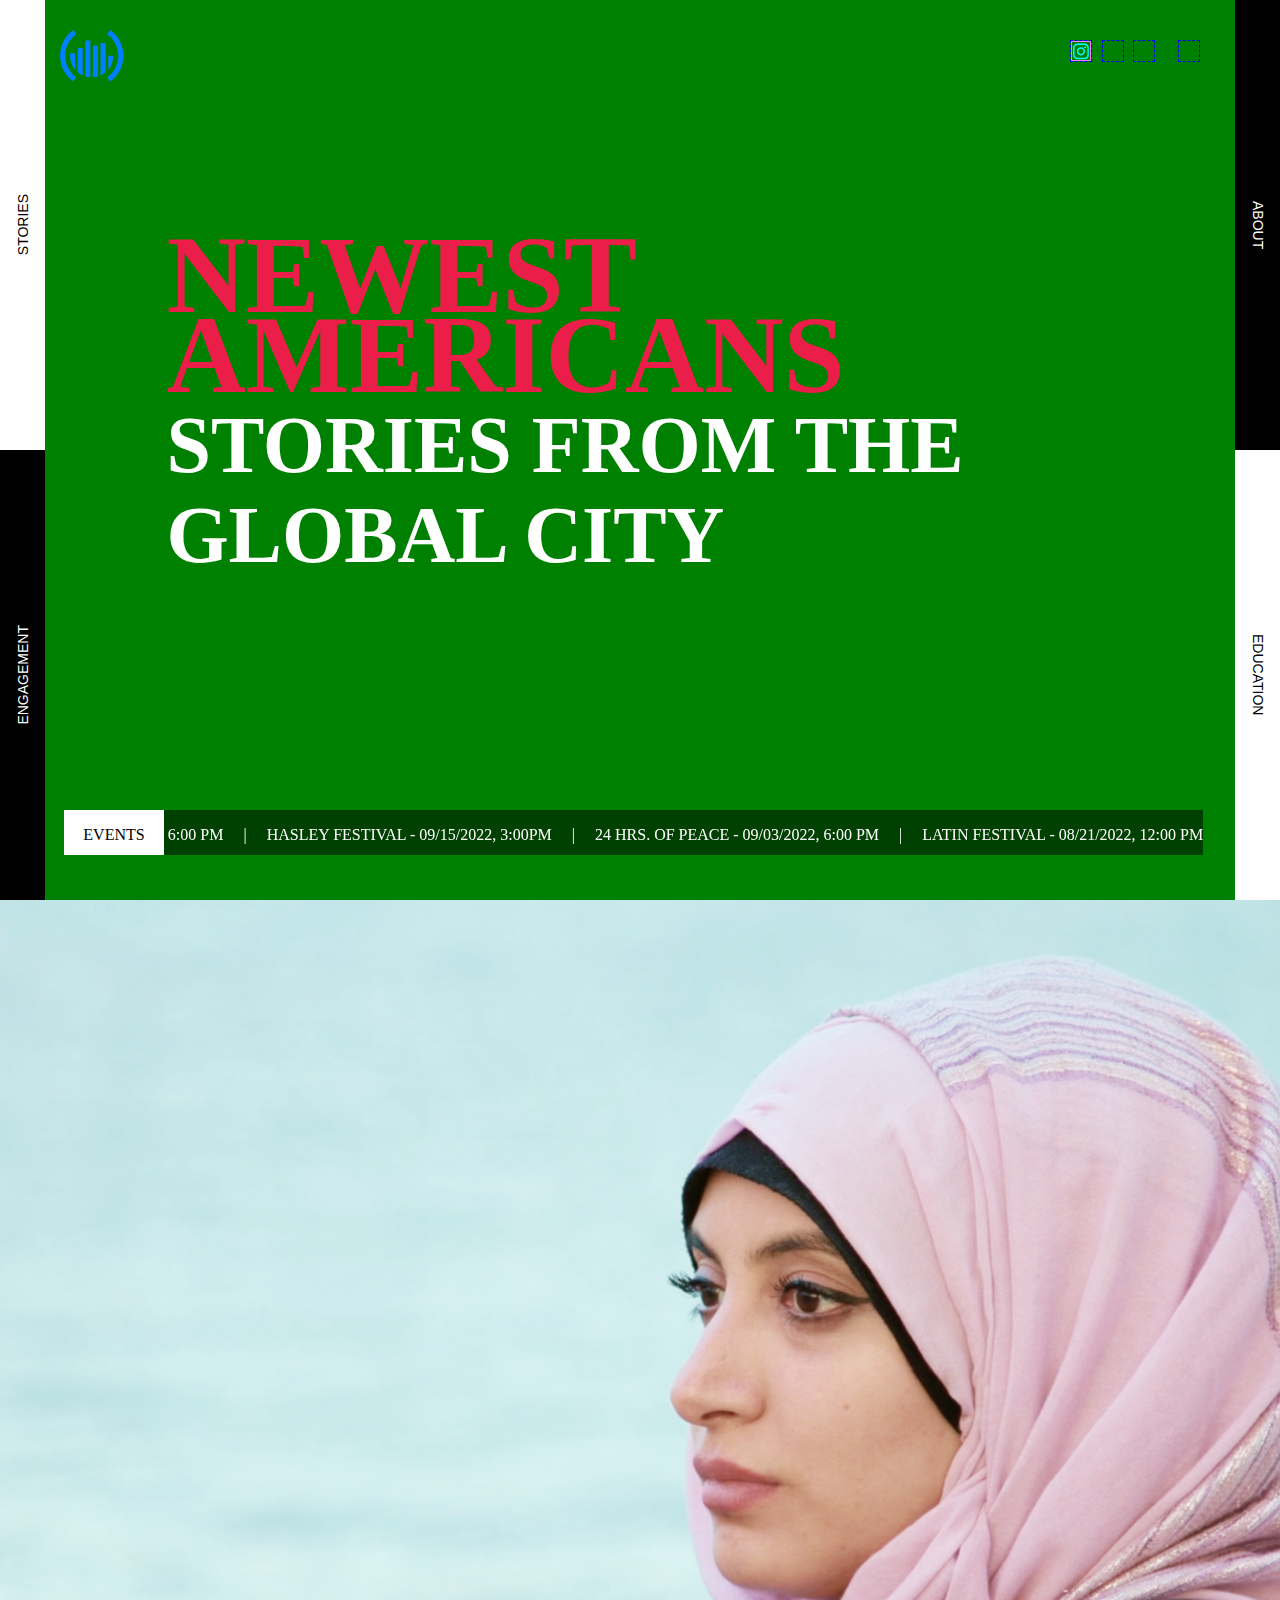
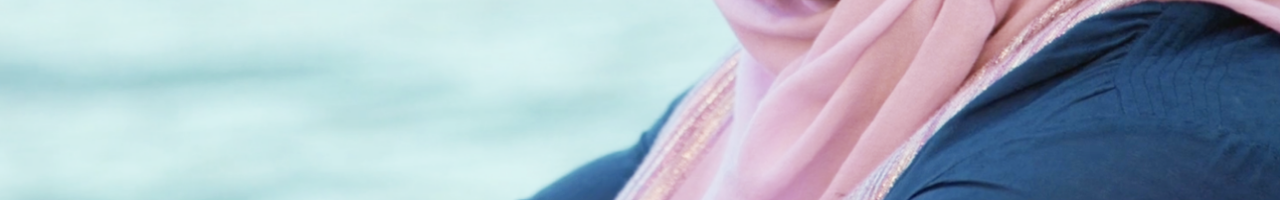
==== index.html @ 61c27ccb "attemtpting to have SVG on social be same as SVG logo" ====
<!DOCTYPE html>
<html lang="en">
<head>
    
    <meta charset="UTF-8">
    <meta name="viewport" content="width=device-width, initial-scale=1.0">
    <title>Replica: Newest Americans | Newest Americans</title>
    <link rel="preconnect" href="https://fonts.googleapis.com">
<link rel="preconnect" href="https://fonts.gstatic.com" crossorigin>
<link rel='preload' href="https://fonts.googleapis.com/css2?family=Geologica:wght@200&family=Poppins:wght@500&display=swap" rel="stylesheet">
    <link rel="stylesheet" href="style.css" />
</head>
<body>
    <div class="branding"><svg xmlns="http://www.w3.org/2000/svg" viewBox="0 0 265 69">
        <path class="logo-fill" d="M13.32,34.41A28.54,28.54,0,0,0,20,52.54V34.08h0V30.72H13.32v3.39h0v.29Z"></path>
        <path class="logo-fill" d="M23.41,55.92a28.33,28.33,0,0,0,6.72,4.26V24H23.41Z"></path>
        <path class="logo-fill" d="M33.5,61.47a28.59,28.59,0,0,0,6.72,1.21V13.87H33.5Z"></path>
        <path class="logo-fill" d="M43.59,62.68a28.17,28.17,0,0,0,6.72-1.2V20.65H43.59Z"></path>
        <path class="logo-fill" d="M53.67,60.21A28.44,28.44,0,0,0,60.4,56V17.25H53.67Z"></path>
        <path class="logo-fill" d="M70.54,34.1H63.82V52.54a28.46,28.46,0,0,0,6.73-18.42C70.55,34,70.54,34.22,70.54,34.1Z"></path>
        <path class="logo-fill" d="M17.44.05a42,42,0,0,0-.05,68.1l3.93-5.45a35.29,35.29,0,0,1,0-57.21Z"></path>
        <path class="logo-fill" d="M66.51,0,62.59,5.45a35.28,35.28,0,0,1,0,57.3l3.92,5.45a42,42,0,0,0,0-68.2Z"></path>
        <polygon class="logo-fill site-title" points="98.93 16.5 100.99 20.44 106.3 30.09 110.28 30.09 110.28 6.02 105.62 6.02 105.62 19.83 103.66 15.89 98.5 6.02 94.19 6.02 94.19 30.09 98.93 30.09 98.93 16.5"></polygon>
        <polygon class="logo-fill site-title" points="129 25.57 120.76 25.57 120.76 19.54 126.43 19.54 126.43 15.63 120.76 15.63 120.76 10.36 129 10.36 129 6.02 115.59 6.02 115.59 30.09 129 30.09 129 25.57"></polygon>
        <polygon class="logo-fill site-title" points="149.71 21.78 146.82 6.02 142.81 6.02 139.77 21.78 137.17 6.02 132.03 6.02 137.06 30.09 141.65 30.09 144.61 16.03 147.47 30.09 152.09 30.09 157.15 6.02 152.38 6.02 149.71 21.78"></polygon>
        <polygon class="logo-fill site-title" points="174.21 25.57 165.97 25.57 165.97 19.54 171.65 19.54 171.65 15.63 165.97 15.63 165.97 10.36 174.21 10.36 174.21 6.02 160.8 6.02 160.8 30.09 174.21 30.09 174.21 25.57"></polygon>
        <path class="logo-fill site-title" d="M193.37,23.41c0-3.51-2.35-5.39-5.71-7.23-3.07-1.59-4.45-2.53-4.45-4.23a2.29,2.29,0,0,1,2.5-2.39,2.61,2.61,0,0,1,2.71,2.89v.76h4.66v-1c0-3.83-2.93-6.8-7.33-6.8-4.92,0-7.56,3.33-7.56,7s3.07,5.61,6,7.16,4.16,2.49,4.16,4.23a2.47,2.47,0,0,1-2.75,2.71c-1.88,0-2.89-1.08-2.89-3.11v-.79h-4.73v1.22c0,4.12,3,6.84,7.73,6.84S193.37,27.31,193.37,23.41Z"></path>
        <polygon class="logo-fill site-title" points="211.73 6.02 196.19 6.02 196.19 10.43 201.39 10.43 201.39 30.09 206.56 30.09 206.56 10.43 211.73 10.43 211.73 6.02"></polygon>
        <path class="logo-fill site-title" d="M99.83,38.44,94.19,62.51H99l1-4.77h5l1,4.77h5.17l-5.6-24.07Zm1,15.47,1.84-8.79,1.7,8.79Z"></path>
        <polygon class="logo-fill site-title" points="126.51 50.69 125.6 54.92 124.73 50.69 121.84 38.44 114.9 38.44 114.9 62.51 119.53 62.51 119.53 45.45 120.69 50.91 123.43 62.51 127.3 62.51 130.19 50.91 131.38 45.45 131.38 62.51 136.26 62.51 136.26 38.44 129.36 38.44 126.51 50.69"></polygon>
        <polygon class="logo-fill site-title" points="141.54 62.51 154.95 62.51 154.95 57.99 146.71 57.99 146.71 51.96 152.38 51.96 152.38 48.05 146.71 48.05 146.71 42.77 154.95 42.77 154.95 38.44 141.54 38.44 141.54 62.51"></polygon>
        <path class="logo-fill site-title" d="M174.54,54.74a4.06,4.06,0,0,0-3.22-4,3.84,3.84,0,0,0,3.11-4v-2.6c0-3.47-2.35-5.71-6.25-5.71H159.5V62.51h5.17V52.68h2.79A2.09,2.09,0,0,1,169.59,55V59c0,2.24.79,3.68,2.89,3.68h3.07V61.14a3.06,3.06,0,0,1-1-2.46ZM169.44,47a1.86,1.86,0,0,1-2.06,2.13h-2.71V42.49h2.93c1.34,0,1.84.75,1.84,1.95Z"></path>
        <rect class="logo-fill site-title" x="179.6" y="38.44" width="5.17" height="24.07"></rect>
        <path class="logo-fill site-title" d="M197.89,37.82c-5.1,0-8.06,3.29-8.06,7.45V55.68c0,4.15,3,7.44,8.06,7.44s7.59-3,7.59-7V53.76h-4.63V56a2.9,2.9,0,0,1-5.78.11V44.87a2.9,2.9,0,0,1,5.78.07v2.24h4.63V44.84C205.48,40.82,202.91,37.82,197.89,37.82Z"></path>
        <path class="logo-fill site-title" d="M213.86,38.44l-5.64,24.07h4.84l1-4.77h5l1,4.77h5.16l-5.6-24.07Zm1,15.47,1.85-8.79,1.7,8.79Z"></path>
        <polygon class="logo-fill site-title" points="240.35 52.24 238.4 48.3 233.23 38.44 228.93 38.44 228.93 62.51 233.66 62.51 233.66 48.92 235.72 52.86 241.04 62.51 245.01 62.51 245.01 38.44 240.35 38.44 240.35 52.24"></polygon>
        <path class="logo-fill site-title" d="M259.29,48.59c-3.07-1.59-4.45-2.53-4.45-4.22a2.29,2.29,0,0,1,2.5-2.39,2.61,2.61,0,0,1,2.71,2.89v.76h4.66v-1c0-3.83-2.93-6.79-7.34-6.79-4.91,0-7.55,3.32-7.55,7s3.07,5.6,6,7.16,4.16,2.49,4.16,4.23A2.47,2.47,0,0,1,257.19,59c-1.88,0-2.89-1.09-2.89-3.11v-.8h-4.73v1.23c0,4.12,3,6.83,7.73,6.83s7.7-3.39,7.7-7.3C265,52.32,262.65,50.44,259.29,48.59Z"></path>
    </svg></div>
    <nav class="nav-left">
        <a class='aTab-hover' href="engagement.html"><span class="side-text">Engagement</span></a>
        <a class='aTab-hover' href="stories.html"><span class="side-text">Stories</span></a>
    </nav>
    <nav class="nav-right">
        <a class='aTab-hover' href="about.html"><span class="side-text">About</span></a>
        <a class='aTab-hover' href="education.html"><span class="side-text">Education</span></a>
    </nav>
    <div class="social">
        <div>
            <svg class='social-svg' xmlns="http://www.w3.org/2000/svg" xmlns:xlink="http://www.w3.org/1999/xlink" x="0px" y="0px"
	         viewBox="0 0 56.7 56.7">
            <g>
	        <path d="M28.2,16.7c-7,0-12.8,5.7-12.8,12.8s5.7,12.8,12.8,12.8S41,36.5,41,29.5S35.2,16.7,28.2,16.7z M28.2,37.7
		    c-4.5,0-8.2-3.7-8.2-8.2s3.7-8.2,8.2-8.2s8.2,3.7,8.2,8.2S32.7,37.7,28.2,37.7z" fill=""/>
	        <circle cx="41.5" cy="16.4" r="2.9"/>
	        <path d="M49,8.9c-2.6-2.7-6.3-4.1-10.5-4.1H17.9c-8.7,0-14.5,5.8-14.5,14.5v20.5c0,4.3,1.4,8,4.2,10.7c2.7,2.6,6.3,3.9,10.4,3.9
		    h20.4c4.3,0,7.9-1.4,10.5-3.9c2.7-2.6,4.1-6.3,4.1-10.6V19.3C53,15.1,51.6,11.5,49,8.9z M48.6,39.9c0,3.1-1.1,5.6-2.9,7.3
		    s-4.3,2.6-7.3,2.6H18c-3,0-5.5-0.9-7.3-2.6C8.9,45.4,8,42.9,8,39.8V19.3c0-3,0.9-5.5,2.7-7.3c1.7-1.7,4.3-2.6,7.3-2.6h20.6
		    c3,0,5.5,0.9,7.3,2.7c1.7,1.8,2.7,4.3,2.7,7.2V39.9L48.6,39.9z"/>
            </g>
            </svg>

        </div>
        <div></div>
        <div></div>
        <div></div>
        <div>Bar</div>
    </div>
    <main>
        <section id="one">
            <video width='300' height='200' autoplay loop muted>
                <source src="video/ferry.mp4" type="video/mp4" />
            </video>
            <h1 class="mainHeadline">Newest Americans <span class="subHeading">Stories From The Global City</span></h1>
            <div class="eventFlex">
                <div id="eventTab"><p>Events</p></div>
                <div id="dynamicEvent">
                    <p class="runningText">Refugee Youth: Breaking the Cycle of Statelessness — 03/30/2023, 7:00 pm<span class="eventBreak">|</span>Music & Migration - 11/16/2022, 6:00 pm<span class="eventBreak">|</span>Jam Story Slam - 10/11/2022, 5:30 pm<span class="eventBreak">|</span>Afrovibration - 10/07/2022, 6:00 pm<span class="eventBreak">|</span>Hasley Festival - 09/15/2022, 3:00pm<span class="eventBreak">|</span>24 HRS. Of Peace - 09/03/2022, 6:00 pm<span class="eventBreak">|</span>Latin Festival - 08/21/2022, 12:00 pm</p>
                </div>
            </div>
        </section>
        <section id="two"></section>
        <section></section>
        <section></section>
        <section></section>
        <section></section>
        <section></section>
    </main>
    <footer></footer>
    <script src="script.js"></script>
</body>
</html>
---- style.css ----
html{
    padding:0;
    margin:0;
    
}

body{
    text-align:center;
    margin:0;
    padding:0;
    background:red;
}

h1{
    margin:0;
}

/* ------------------------------------   Logo ----------------------------------------------------------- */
/* .branding{
    width:200px;
    height:55px;
    position:absolute;
    left:60px;
    top:30px;
    border:1px solid red;
} */

.branding > svg{
    opacity:1;
    cursor:pointer;
    transition:1s;
    /* fill: rgba(34,34,34,1); */
    filter:invert(150%);
    mix-blend-mode:difference;
    position:fixed;
    /* border:solid 1px blue; */
    width:200px;
    left:60px;
    top:30px;
}

.site-title{
    opacity:0;
    transition:.3s ease-in-out;
}

svg:hover > .site-title {
    display:block;
    opacity:1;
}

/* ---------------------------------------  Side Nav Tabs --------------------------------------------------*/

nav{
    position:fixed;
    display:flex;
    align-items:center;
    justify-content:center;
    width:45px;
    height:100%;
}
nav > a:nth-child(1){
    background:black;
    color:white;
}


.side-text{
    writing-mode: vertical-lr;
    /* border:1px solid red; */
    text-align: center;
    white-space:nowrap;
    text-transform: uppercase;
    font-size:14px;
    font-family:'Poppins', sans-serif;
    transition:.25s ease-out;
    letter-spacing: normal;
}

.aTab-hover:hover > .side-text{
    letter-spacing: 1.5px;
}

.nav-left{ 
    /* background:green; */
    flex-direction:column-reverse;
}

.nav-left > a > .side-text{
    transform: rotate(180deg);
}

.nav-right > a > .side-text{
    transform: rotate(0deg);
}


.nav-left > a, .nav-right > a{
    height:50%;
    width:100%;
    background:white;
    color:black;
    display:flex;
    align-items:center;
    justify-content:center;
    text-decoration: none;
}

.nav-right{
    /* background:blue; */
    flex-direction:column;
    right:0;
}

svg{
    fill:red;
    filter:invert(150%);
    mix-blend-mode:difference;
}


/* ----------------------------------   Social Media Divs ------------------------------------------------*/

.social{
    position:fixed;
    display:flex;
    justify-content: space-between;
    flex-direction:row;
    right:80px;
    /* border:solid 1px green; */
    width:130px;
    padding:0;
    top:40px;
    position:fixed;
    background:none;
}

.social > div{
    border: 1px blue dashed;
    list-style-type:none;
    width:20px;
    height:20px;
    cursor:pointer;
    background:transparent;
    /* background: rgba(34,34,34,1);
    filter:invert(150%);
    mix-blend-mode:difference; */
}

.social-svg{
    opacity:1;
    /* fill: rgba(34,34,34,1); ------------- temp fill with svg*/
    filter:invert(150%);
    mix-blend-mode:difference;
    border:green solid 1px;
}

.social > div:nth-child(1){
    /* background:pink; */
    /* position:relative; */
    /* border:solid 1px blue; */
}

.social > div:nth-child(2){
    /* background:rgb(189, 189, 255); */
}
.social > div:nth-child(3){
    /* background:blue; */
}

.social > div:nth-child(4){
    margin-left:13px;
    /* background:white; */
}

.social > div:nth-child(5){
    background:red;
    display:none;
}



/*--------------------------------------------- Main ---------------------------------------------------------------*/

section{
    width:100%;
}

#one{
    background:green;
    height:100vh;
    margin:0;
    padding:0;
    /* border:1px blue solid; */
}

video{
    height:100vh;
    width:100%;
    /* max-width: 100%; */
    object-fit:cover;
    object-position: 50% 50%;
    display:inline-block;
    margin: auto;
    padding: 0;
    vertical-align: top;
    /* border:solid red 1px; */
}

.mainHeadline{
    position:absolute;
    font-size:110px;
    top:235px;
    left:13%;
    z-index:2;
    color:#ea1e48;
    /* border:red solid 1px; */
    margin: 0 auto;
    width:75%;
    text-transform: uppercase;
    text-align:left;
    line-height:5rem;
}
.subHeading{
    color:white;
    font-size:80px;
}

.eventFlex{
    background:rgba(0,0,0,.5);
    width:89%;
    height:45px;
    margin:0 auto;
    display:flex;
    position:absolute;
    bottom:5%;
    left:5%;
}

#eventTab, #eventTab > p{
    width:100px;
    background:white;
    text-transform: uppercase;
}
#dynamicEvent{
    width:100%;
    overflow:hidden;
    position:relative;
}
.eventBreak{
    padding:0 20px 0 20px;
}

.runningText{
    position:absolute;
    text-align: center;
    color:white;
    text-transform: uppercase;
    overflow: hidden;
    white-space: nowrap;
    animation: slideLeft 40s linear infinite;
    right:0;
}

@keyframes slideLeft {
    0%{
        transform: translateX(100%);
    }
    100% {
        transform: translateX(0%);
    }
}

/*-------------------------------------------------------- Section 2 -------------------------------------------------------*/

#two{
    height:100vh;
    background-image:url('images/Refugee-Scholar.png');
    width:100%;
    object-fit: cover;
    background-position:50% 0;
    object-position: -1100px 0%;
    background-size:130% 100%;
    background-repeat: no-repeat;
}

/* ---------------- Still need to figure out mobile sizing for section two ------------------- */
@media screen and (max-width:1199px){
    .mainHeadline{
        font-size:85px;
        /* border:green dashed 2px; */
        top:300px;
    }
}

@media screen and (max-width: 959px) {
    .mainHeadline{
        font-size:70px;
        /* border:blue solid 1px; */
        top:270px;
    }
    .subHeading{
        font-size:60px;
    }
    nav{
        display:none;
    }

    .social > div:nth-child(5){
        background:red;
        display:block;
    }
    
}

@media screen and (max-width: 767px){
    .mainHeadline{
        font-size:50px;
        left:12%;
        line-height:50px;
        width:72%;
    }
    .subHeading{
        font-size:50px;
    }
}

@media screen and (max-width: 599px){
    .mainHeadline{
        font-size:35px;
        left:12%;
        line-height:35px;
        width:71%;
        top:330px;
    }
    .subHeading{
        font-size:50px;
        font-size:35px;
    }
}

@media screen and (max-width:300px) {
    .mainHeadline{
        left:10%;
        /* need to figure out how to make the text group be in center as page widt hshinks past it. */
    }
    
}
/* @media screen and (max-width: 450px) {
    #two{
        background-size:1460px 800px;
    }
} */
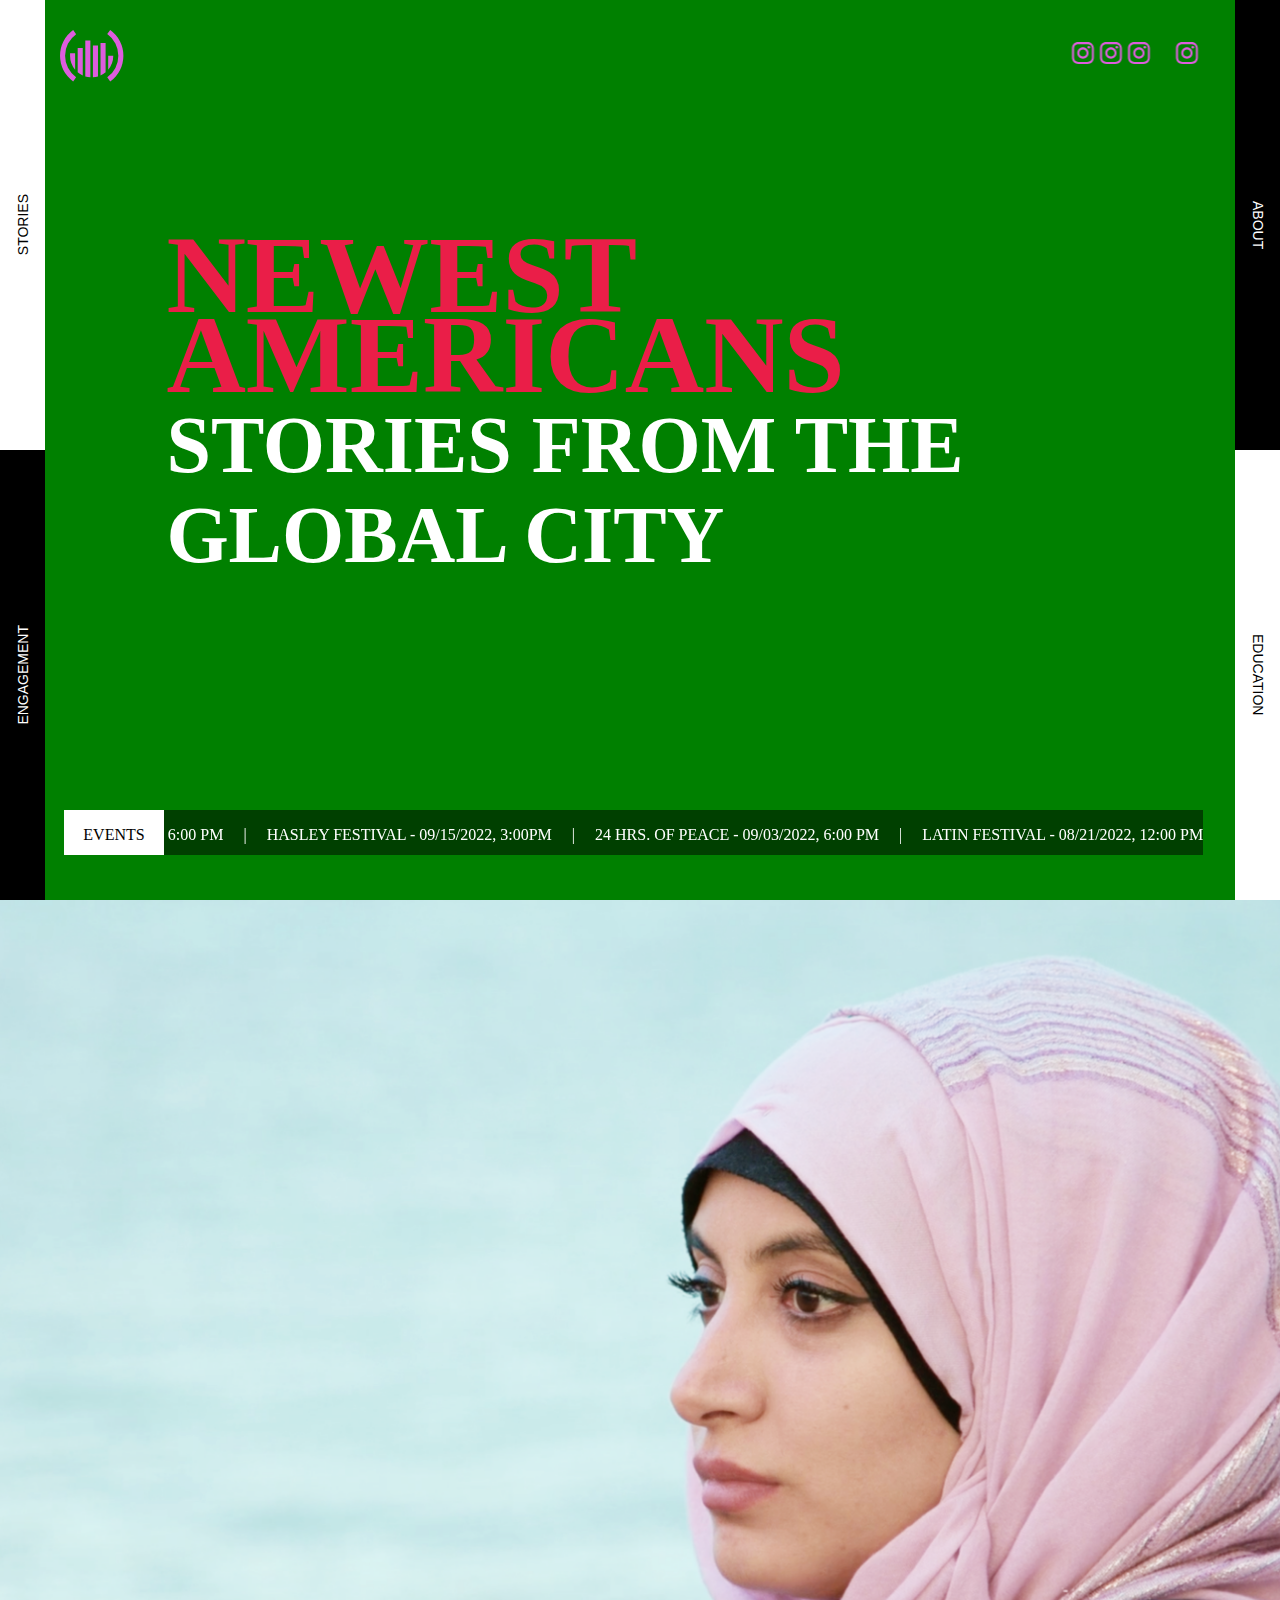
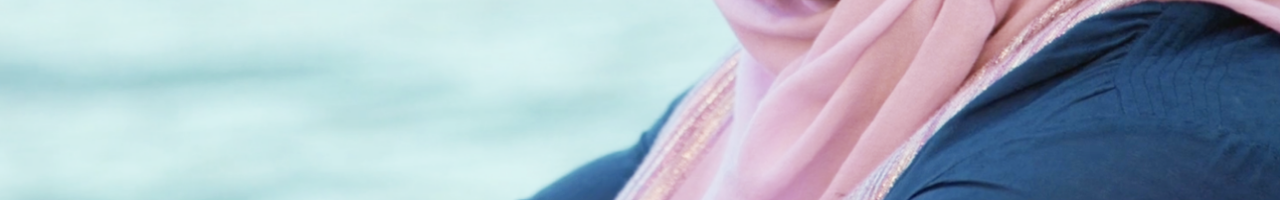
==== commit a3d235cb: "finally able to have social SVGs be same dynamic color and logo" ====
--- a/index.html
+++ b/index.html
@@ -36,14 +36,6 @@
         <polygon class="logo-fill site-title" points="240.35 52.24 238.4 48.3 233.23 38.44 228.93 38.44 228.93 62.51 233.66 62.51 233.66 48.92 235.72 52.86 241.04 62.51 245.01 62.51 245.01 38.44 240.35 38.44 240.35 52.24"></polygon>
         <path class="logo-fill site-title" d="M259.29,48.59c-3.07-1.59-4.45-2.53-4.45-4.22a2.29,2.29,0,0,1,2.5-2.39,2.61,2.61,0,0,1,2.71,2.89v.76h4.66v-1c0-3.83-2.93-6.79-7.34-6.79-4.91,0-7.55,3.32-7.55,7s3.07,5.6,6,7.16,4.16,2.49,4.16,4.23A2.47,2.47,0,0,1,257.19,59c-1.88,0-2.89-1.09-2.89-3.11v-.8h-4.73v1.23c0,4.12,3,6.83,7.73,6.83s7.7-3.39,7.7-7.3C265,52.32,262.65,50.44,259.29,48.59Z"></path>
     </svg></div>
-    <nav class="nav-left">
-        <a class='aTab-hover' href="engagement.html"><span class="side-text">Engagement</span></a>
-        <a class='aTab-hover' href="stories.html"><span class="side-text">Stories</span></a>
-    </nav>
-    <nav class="nav-right">
-        <a class='aTab-hover' href="about.html"><span class="side-text">About</span></a>
-        <a class='aTab-hover' href="education.html"><span class="side-text">Education</span></a>
-    </nav>
     <div class="social">
         <div>
             <svg class='social-svg' xmlns="http://www.w3.org/2000/svg" xmlns:xlink="http://www.w3.org/1999/xlink" x="0px" y="0px"
@@ -60,11 +52,59 @@
             </svg>
 
         </div>
-        <div></div>
-        <div></div>
-        <div></div>
+        <div>
+            <svg class='social-svg' xmlns="http://www.w3.org/2000/svg" xmlns:xlink="http://www.w3.org/1999/xlink" x="0px" y="0px"
+	         viewBox="0 0 56.7 56.7">
+            <g>
+	        <path d="M28.2,16.7c-7,0-12.8,5.7-12.8,12.8s5.7,12.8,12.8,12.8S41,36.5,41,29.5S35.2,16.7,28.2,16.7z M28.2,37.7
+		    c-4.5,0-8.2-3.7-8.2-8.2s3.7-8.2,8.2-8.2s8.2,3.7,8.2,8.2S32.7,37.7,28.2,37.7z" fill=""/>
+	        <circle cx="41.5" cy="16.4" r="2.9"/>
+	        <path d="M49,8.9c-2.6-2.7-6.3-4.1-10.5-4.1H17.9c-8.7,0-14.5,5.8-14.5,14.5v20.5c0,4.3,1.4,8,4.2,10.7c2.7,2.6,6.3,3.9,10.4,3.9
+		    h20.4c4.3,0,7.9-1.4,10.5-3.9c2.7-2.6,4.1-6.3,4.1-10.6V19.3C53,15.1,51.6,11.5,49,8.9z M48.6,39.9c0,3.1-1.1,5.6-2.9,7.3
+		    s-4.3,2.6-7.3,2.6H18c-3,0-5.5-0.9-7.3-2.6C8.9,45.4,8,42.9,8,39.8V19.3c0-3,0.9-5.5,2.7-7.3c1.7-1.7,4.3-2.6,7.3-2.6h20.6
+		    c3,0,5.5,0.9,7.3,2.7c1.7,1.8,2.7,4.3,2.7,7.2V39.9L48.6,39.9z"/>
+            </g>
+            </svg>
+        </div>
+        <div>
+            <svg class='social-svg' xmlns="http://www.w3.org/2000/svg" xmlns:xlink="http://www.w3.org/1999/xlink" x="0px" y="0px"
+	         viewBox="0 0 56.7 56.7">
+            <g>
+	        <path d="M28.2,16.7c-7,0-12.8,5.7-12.8,12.8s5.7,12.8,12.8,12.8S41,36.5,41,29.5S35.2,16.7,28.2,16.7z M28.2,37.7
+		    c-4.5,0-8.2-3.7-8.2-8.2s3.7-8.2,8.2-8.2s8.2,3.7,8.2,8.2S32.7,37.7,28.2,37.7z" fill=""/>
+	        <circle cx="41.5" cy="16.4" r="2.9"/>
+	        <path d="M49,8.9c-2.6-2.7-6.3-4.1-10.5-4.1H17.9c-8.7,0-14.5,5.8-14.5,14.5v20.5c0,4.3,1.4,8,4.2,10.7c2.7,2.6,6.3,3.9,10.4,3.9
+		    h20.4c4.3,0,7.9-1.4,10.5-3.9c2.7-2.6,4.1-6.3,4.1-10.6V19.3C53,15.1,51.6,11.5,49,8.9z M48.6,39.9c0,3.1-1.1,5.6-2.9,7.3
+		    s-4.3,2.6-7.3,2.6H18c-3,0-5.5-0.9-7.3-2.6C8.9,45.4,8,42.9,8,39.8V19.3c0-3,0.9-5.5,2.7-7.3c1.7-1.7,4.3-2.6,7.3-2.6h20.6
+		    c3,0,5.5,0.9,7.3,2.7c1.7,1.8,2.7,4.3,2.7,7.2V39.9L48.6,39.9z"/>
+            </g>
+            </svg>
+        </div>
+        <div>
+            <svg class='social-svg' xmlns="http://www.w3.org/2000/svg" xmlns:xlink="http://www.w3.org/1999/xlink" x="0px" y="0px"
+	         viewBox="0 0 56.7 56.7">
+            <g>
+	        <path d="M28.2,16.7c-7,0-12.8,5.7-12.8,12.8s5.7,12.8,12.8,12.8S41,36.5,41,29.5S35.2,16.7,28.2,16.7z M28.2,37.7
+		    c-4.5,0-8.2-3.7-8.2-8.2s3.7-8.2,8.2-8.2s8.2,3.7,8.2,8.2S32.7,37.7,28.2,37.7z" fill=""/>
+	        <circle cx="41.5" cy="16.4" r="2.9"/>
+	        <path d="M49,8.9c-2.6-2.7-6.3-4.1-10.5-4.1H17.9c-8.7,0-14.5,5.8-14.5,14.5v20.5c0,4.3,1.4,8,4.2,10.7c2.7,2.6,6.3,3.9,10.4,3.9
+		    h20.4c4.3,0,7.9-1.4,10.5-3.9c2.7-2.6,4.1-6.3,4.1-10.6V19.3C53,15.1,51.6,11.5,49,8.9z M48.6,39.9c0,3.1-1.1,5.6-2.9,7.3
+		    s-4.3,2.6-7.3,2.6H18c-3,0-5.5-0.9-7.3-2.6C8.9,45.4,8,42.9,8,39.8V19.3c0-3,0.9-5.5,2.7-7.3c1.7-1.7,4.3-2.6,7.3-2.6h20.6
+		    c3,0,5.5,0.9,7.3,2.7c1.7,1.8,2.7,4.3,2.7,7.2V39.9L48.6,39.9z"/>
+            </g>
+            </svg>
+        </div>
         <div>Bar</div>
     </div>
+    <nav class="nav-left">
+        <a class='aTab-hover' href="engagement.html"><span class="side-text">Engagement</span></a>
+        <a class='aTab-hover' href="stories.html"><span class="side-text">Stories</span></a>
+    </nav>
+    <nav class="nav-right">
+        <a class='aTab-hover' href="about.html"><span class="side-text">About</span></a>
+        <a class='aTab-hover' href="education.html"><span class="side-text">Education</span></a>
+    </nav>
+    
     <main>
         <section id="one">
             <video width='300' height='200' autoplay loop muted>
--- a/style.css
+++ b/style.css
@@ -25,13 +25,21 @@
     border:1px solid red;
 } */
 
+svg{
+    /* fill:red; */
+    filter:invert(150%);
+    mix-blend-mode:difference;
+    fill: rgba(34,34,34,1);
+    opacity:1;
+}
+
+
 .branding > svg{
     opacity:1;
     cursor:pointer;
     transition:1s;
     /* fill: rgba(34,34,34,1); */
-    filter:invert(150%);
-    mix-blend-mode:difference;
+    
     position:fixed;
     /* border:solid 1px blue; */
     width:200px;
@@ -112,17 +120,14 @@
     right:0;
 }
 
-svg{
-    fill:red;
-    filter:invert(150%);
-    mix-blend-mode:difference;
-}
 
 
 /* ----------------------------------   Social Media Divs ------------------------------------------------*/
 
 .social{
-    position:fixed;
+    position:absolute;
+    /* z-index: 0;
+    isolation:isolate; */
     display:flex;
     justify-content: space-between;
     flex-direction:row;
@@ -131,28 +136,25 @@
     width:130px;
     padding:0;
     top:40px;
+    background:none;
+}
+
+.social > div{
+    /* border: 1px blue dashed; */
+    list-style-type:none;
+    width:25px;
+    height:25px;
+    cursor:pointer;
+    /* background:red; */
+}
+
+.social-svg{
+    /* border:yellow solid 1px; */
     position:fixed;
-    background:none;
-}
-
-.social > div{
-    border: 1px blue dashed;
-    list-style-type:none;
-    width:20px;
-    height:20px;
-    cursor:pointer;
-    background:transparent;
-    /* background: rgba(34,34,34,1);
-    filter:invert(150%);
-    mix-blend-mode:difference; */
-}
-
-.social-svg{
-    opacity:1;
-    /* fill: rgba(34,34,34,1); ------------- temp fill with svg*/
-    filter:invert(150%);
-    mix-blend-mode:difference;
-    border:green solid 1px;
+    width:25px;
+    height:25px;
+    /* background:green; */
+    transform:translateX(-50%);
 }
 
 .social > div:nth-child(1){
@@ -169,7 +171,7 @@
 }
 
 .social > div:nth-child(4){
-    margin-left:13px;
+    margin-left:20px;
     /* background:white; */
 }
 
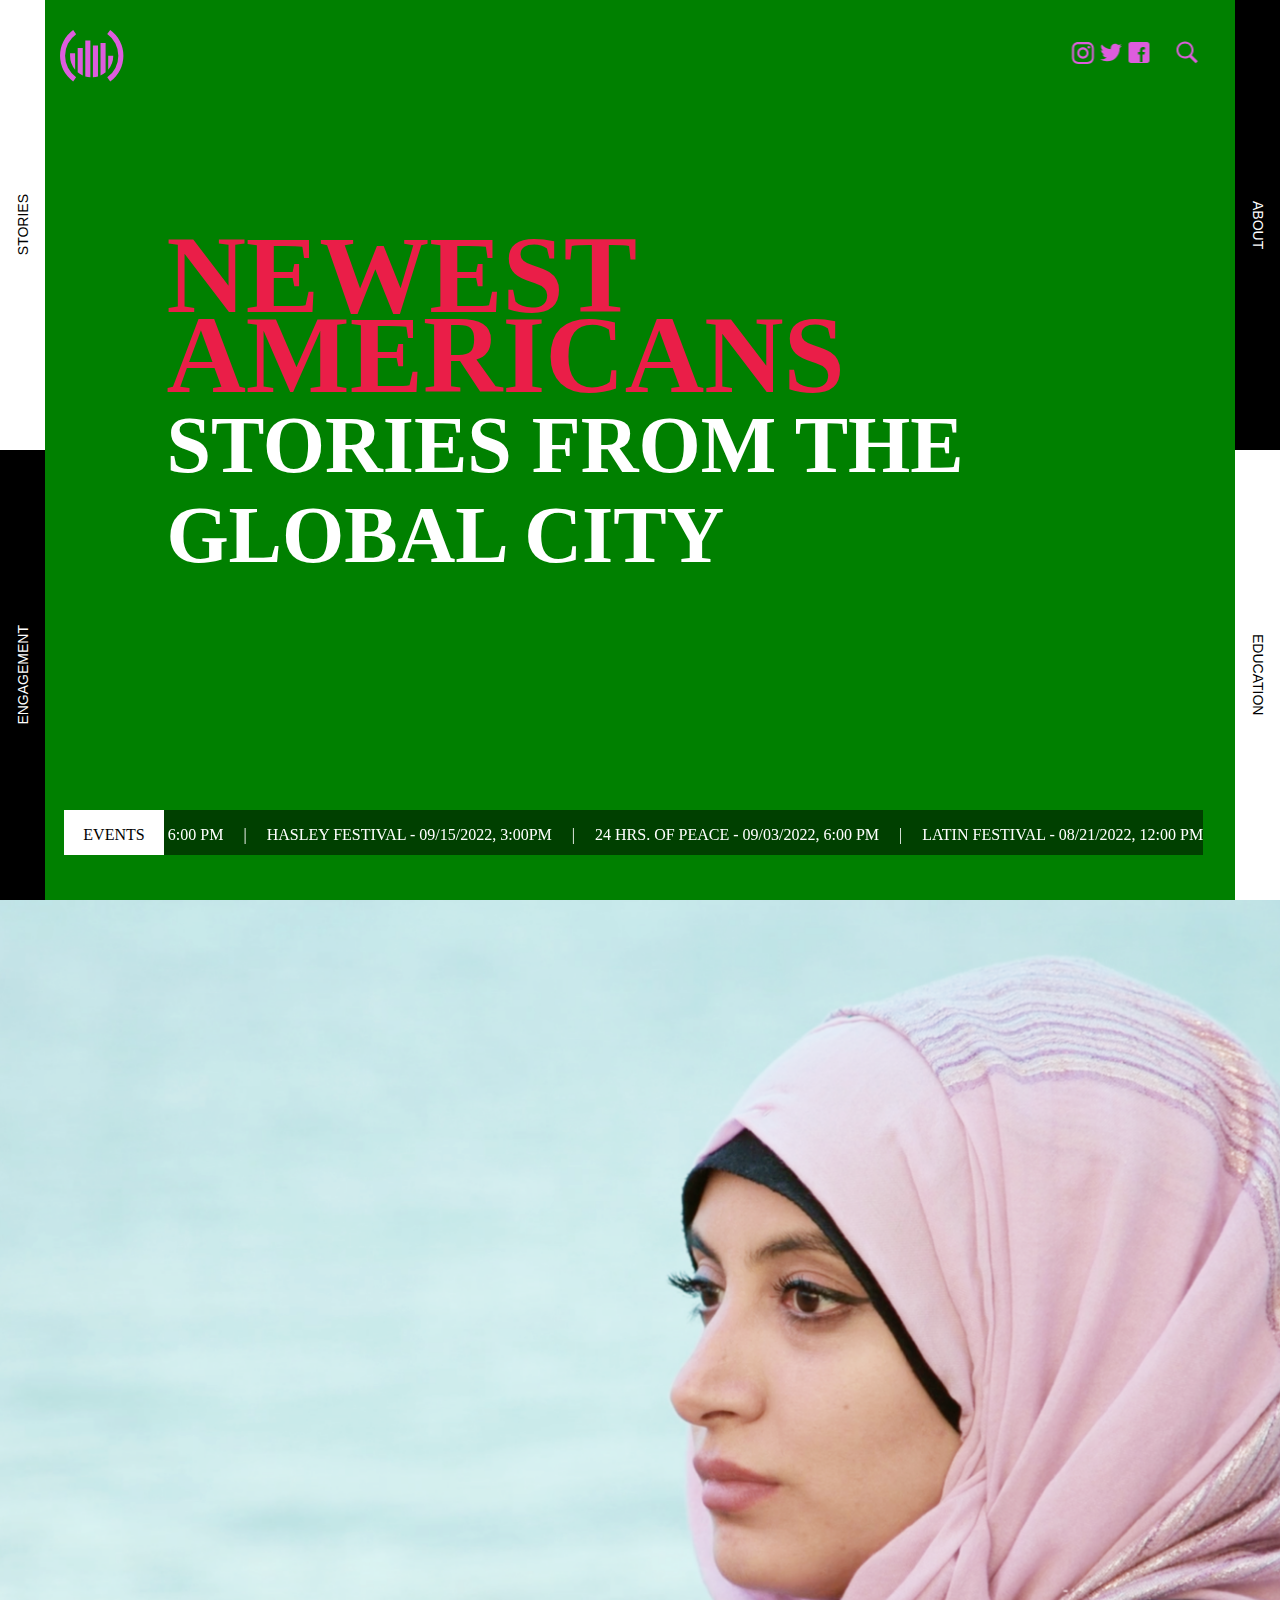
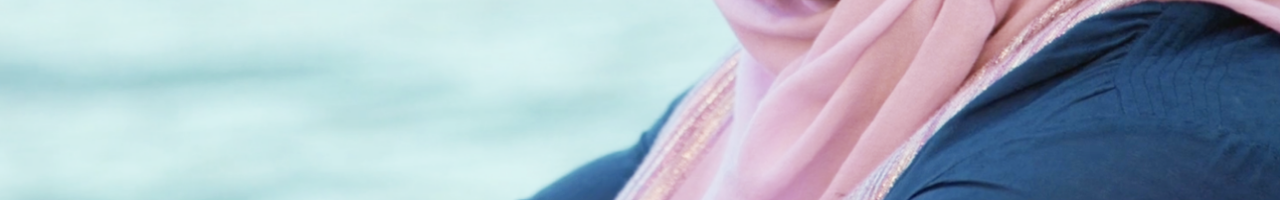
==== commit f0de8804: "added rest of social icons" ====
--- a/index.html
+++ b/index.html
@@ -53,48 +53,27 @@
 
         </div>
         <div>
-            <svg class='social-svg' xmlns="http://www.w3.org/2000/svg" xmlns:xlink="http://www.w3.org/1999/xlink" x="0px" y="0px"
-	         viewBox="0 0 56.7 56.7">
-            <g>
-	        <path d="M28.2,16.7c-7,0-12.8,5.7-12.8,12.8s5.7,12.8,12.8,12.8S41,36.5,41,29.5S35.2,16.7,28.2,16.7z M28.2,37.7
-		    c-4.5,0-8.2-3.7-8.2-8.2s3.7-8.2,8.2-8.2s8.2,3.7,8.2,8.2S32.7,37.7,28.2,37.7z" fill=""/>
-	        <circle cx="41.5" cy="16.4" r="2.9"/>
-	        <path d="M49,8.9c-2.6-2.7-6.3-4.1-10.5-4.1H17.9c-8.7,0-14.5,5.8-14.5,14.5v20.5c0,4.3,1.4,8,4.2,10.7c2.7,2.6,6.3,3.9,10.4,3.9
-		    h20.4c4.3,0,7.9-1.4,10.5-3.9c2.7-2.6,4.1-6.3,4.1-10.6V19.3C53,15.1,51.6,11.5,49,8.9z M48.6,39.9c0,3.1-1.1,5.6-2.9,7.3
-		    s-4.3,2.6-7.3,2.6H18c-3,0-5.5-0.9-7.3-2.6C8.9,45.4,8,42.9,8,39.8V19.3c0-3,0.9-5.5,2.7-7.3c1.7-1.7,4.3-2.6,7.3-2.6h20.6
-		    c3,0,5.5,0.9,7.3,2.7c1.7,1.8,2.7,4.3,2.7,7.2V39.9L48.6,39.9z"/>
-            </g>
+            <svg class='social-svg' xmlns="http://www.w3.org/2000/svg" x="0px" y="0px" width="30" height="30" viewBox="0 0 30 30">
+                <path d="M28,6.937c-0.957,0.425-1.985,0.711-3.064,0.84c1.102-0.66,1.947-1.705,2.345-2.951c-1.03,0.611-2.172,1.055-3.388,1.295 c-0.973-1.037-2.359-1.685-3.893-1.685c-2.946,0-5.334,2.389-5.334,5.334c0,0.418,0.048,0.826,0.138,1.215 c-4.433-0.222-8.363-2.346-10.995-5.574C3.351,6.199,3.088,7.115,3.088,8.094c0,1.85,0.941,3.483,2.372,4.439 c-0.874-0.028-1.697-0.268-2.416-0.667c0,0.023,0,0.044,0,0.067c0,2.585,1.838,4.741,4.279,5.23 c-0.447,0.122-0.919,0.187-1.406,0.187c-0.343,0-0.678-0.034-1.003-0.095c0.679,2.119,2.649,3.662,4.983,3.705 c-1.825,1.431-4.125,2.284-6.625,2.284c-0.43,0-0.855-0.025-1.273-0.075c2.361,1.513,5.164,2.396,8.177,2.396 c9.812,0,15.176-8.128,15.176-15.177c0-0.231-0.005-0.461-0.015-0.69C26.38,8.945,27.285,8.006,28,6.937z"></path>
             </svg>
         </div>
         <div>
-            <svg class='social-svg' xmlns="http://www.w3.org/2000/svg" xmlns:xlink="http://www.w3.org/1999/xlink" x="0px" y="0px"
-	         viewBox="0 0 56.7 56.7">
-            <g>
-	        <path d="M28.2,16.7c-7,0-12.8,5.7-12.8,12.8s5.7,12.8,12.8,12.8S41,36.5,41,29.5S35.2,16.7,28.2,16.7z M28.2,37.7
-		    c-4.5,0-8.2-3.7-8.2-8.2s3.7-8.2,8.2-8.2s8.2,3.7,8.2,8.2S32.7,37.7,28.2,37.7z" fill=""/>
-	        <circle cx="41.5" cy="16.4" r="2.9"/>
-	        <path d="M49,8.9c-2.6-2.7-6.3-4.1-10.5-4.1H17.9c-8.7,0-14.5,5.8-14.5,14.5v20.5c0,4.3,1.4,8,4.2,10.7c2.7,2.6,6.3,3.9,10.4,3.9
-		    h20.4c4.3,0,7.9-1.4,10.5-3.9c2.7-2.6,4.1-6.3,4.1-10.6V19.3C53,15.1,51.6,11.5,49,8.9z M48.6,39.9c0,3.1-1.1,5.6-2.9,7.3
-		    s-4.3,2.6-7.3,2.6H18c-3,0-5.5-0.9-7.3-2.6C8.9,45.4,8,42.9,8,39.8V19.3c0-3,0.9-5.5,2.7-7.3c1.7-1.7,4.3-2.6,7.3-2.6h20.6
-		    c3,0,5.5,0.9,7.3,2.7c1.7,1.8,2.7,4.3,2.7,7.2V39.9L48.6,39.9z"/>
-            </g>
+            <svg class='social-svg' xmlns="http://www.w3.org/2000/svg" x="0px" y="0px" width="30" height="30" viewBox="0 0 50 50">
+                <path d="M41,4H9C6.24,4,4,6.24,4,9v32c0,2.76,2.24,5,5,5h32c2.76,0,5-2.24,5-5V9C46,6.24,43.76,4,41,4z M37,19h-2c-2.14,0-3,0.5-3,2 v3h5l-1,5h-4v15h-5V29h-4v-5h4v-3c0-4,2-7,6-7c2.9,0,4,1,4,1V19z"></path>
             </svg>
         </div>
         <div>
-            <svg class='social-svg' xmlns="http://www.w3.org/2000/svg" xmlns:xlink="http://www.w3.org/1999/xlink" x="0px" y="0px"
-	         viewBox="0 0 56.7 56.7">
-            <g>
-	        <path d="M28.2,16.7c-7,0-12.8,5.7-12.8,12.8s5.7,12.8,12.8,12.8S41,36.5,41,29.5S35.2,16.7,28.2,16.7z M28.2,37.7
-		    c-4.5,0-8.2-3.7-8.2-8.2s3.7-8.2,8.2-8.2s8.2,3.7,8.2,8.2S32.7,37.7,28.2,37.7z" fill=""/>
-	        <circle cx="41.5" cy="16.4" r="2.9"/>
-	        <path d="M49,8.9c-2.6-2.7-6.3-4.1-10.5-4.1H17.9c-8.7,0-14.5,5.8-14.5,14.5v20.5c0,4.3,1.4,8,4.2,10.7c2.7,2.6,6.3,3.9,10.4,3.9
-		    h20.4c4.3,0,7.9-1.4,10.5-3.9c2.7-2.6,4.1-6.3,4.1-10.6V19.3C53,15.1,51.6,11.5,49,8.9z M48.6,39.9c0,3.1-1.1,5.6-2.9,7.3
-		    s-4.3,2.6-7.3,2.6H18c-3,0-5.5-0.9-7.3-2.6C8.9,45.4,8,42.9,8,39.8V19.3c0-3,0.9-5.5,2.7-7.3c1.7-1.7,4.3-2.6,7.3-2.6h20.6
-		    c3,0,5.5,0.9,7.3,2.7c1.7,1.8,2.7,4.3,2.7,7.2V39.9L48.6,39.9z"/>
-            </g>
-            </svg>
+            <svg class='social-svg' xmlns="http://www.w3.org/2000/svg" x="0px" y="0px" width="30" height="30" viewBox="0 0 50 50">
+                <path d="M 21 3 C 11.601563 3 4 10.601563 4 20 C 4 29.398438 11.601563 37 21 37 C 24.355469 37 27.460938 36.015625 30.09375 34.34375 L 42.375 46.625 L 46.625 42.375 L 34.5 30.28125 C 36.679688 27.421875 38 23.878906 38 20 C 38 10.601563 30.398438 3 21 3 Z M 21 7 C 28.199219 7 34 12.800781 34 20 C 34 27.199219 28.199219 33 21 33 C 13.800781 33 8 27.199219 8 20 C 8 12.800781 13.800781 7 21 7 Z"></path>
+                </svg>
         </div>
-        <div>Bar</div>
+        <div>
+            <svg class='social-svg' viewBox="0 0 100 80" width="30" height="30">
+                <rect width="100" height="20"></rect>
+                <rect y="30" width="100" height="20"></rect>
+                <rect y="60" width="100" height="20"></rect>
+              </svg>
+        </div>
     </div>
     <nav class="nav-left">
         <a class='aTab-hover' href="engagement.html"><span class="side-text">Engagement</span></a>
--- a/style.css
+++ b/style.css
@@ -176,7 +176,7 @@
 }
 
 .social > div:nth-child(5){
-    background:red;
+    /* background:red; */
     display:none;
 }
 
@@ -309,10 +309,11 @@
     }
 
     .social > div:nth-child(5){
-        background:red;
         display:block;
     }
-    
+    .social{
+        width:200px;
+    }
 }
 
 @media screen and (max-width: 767px){
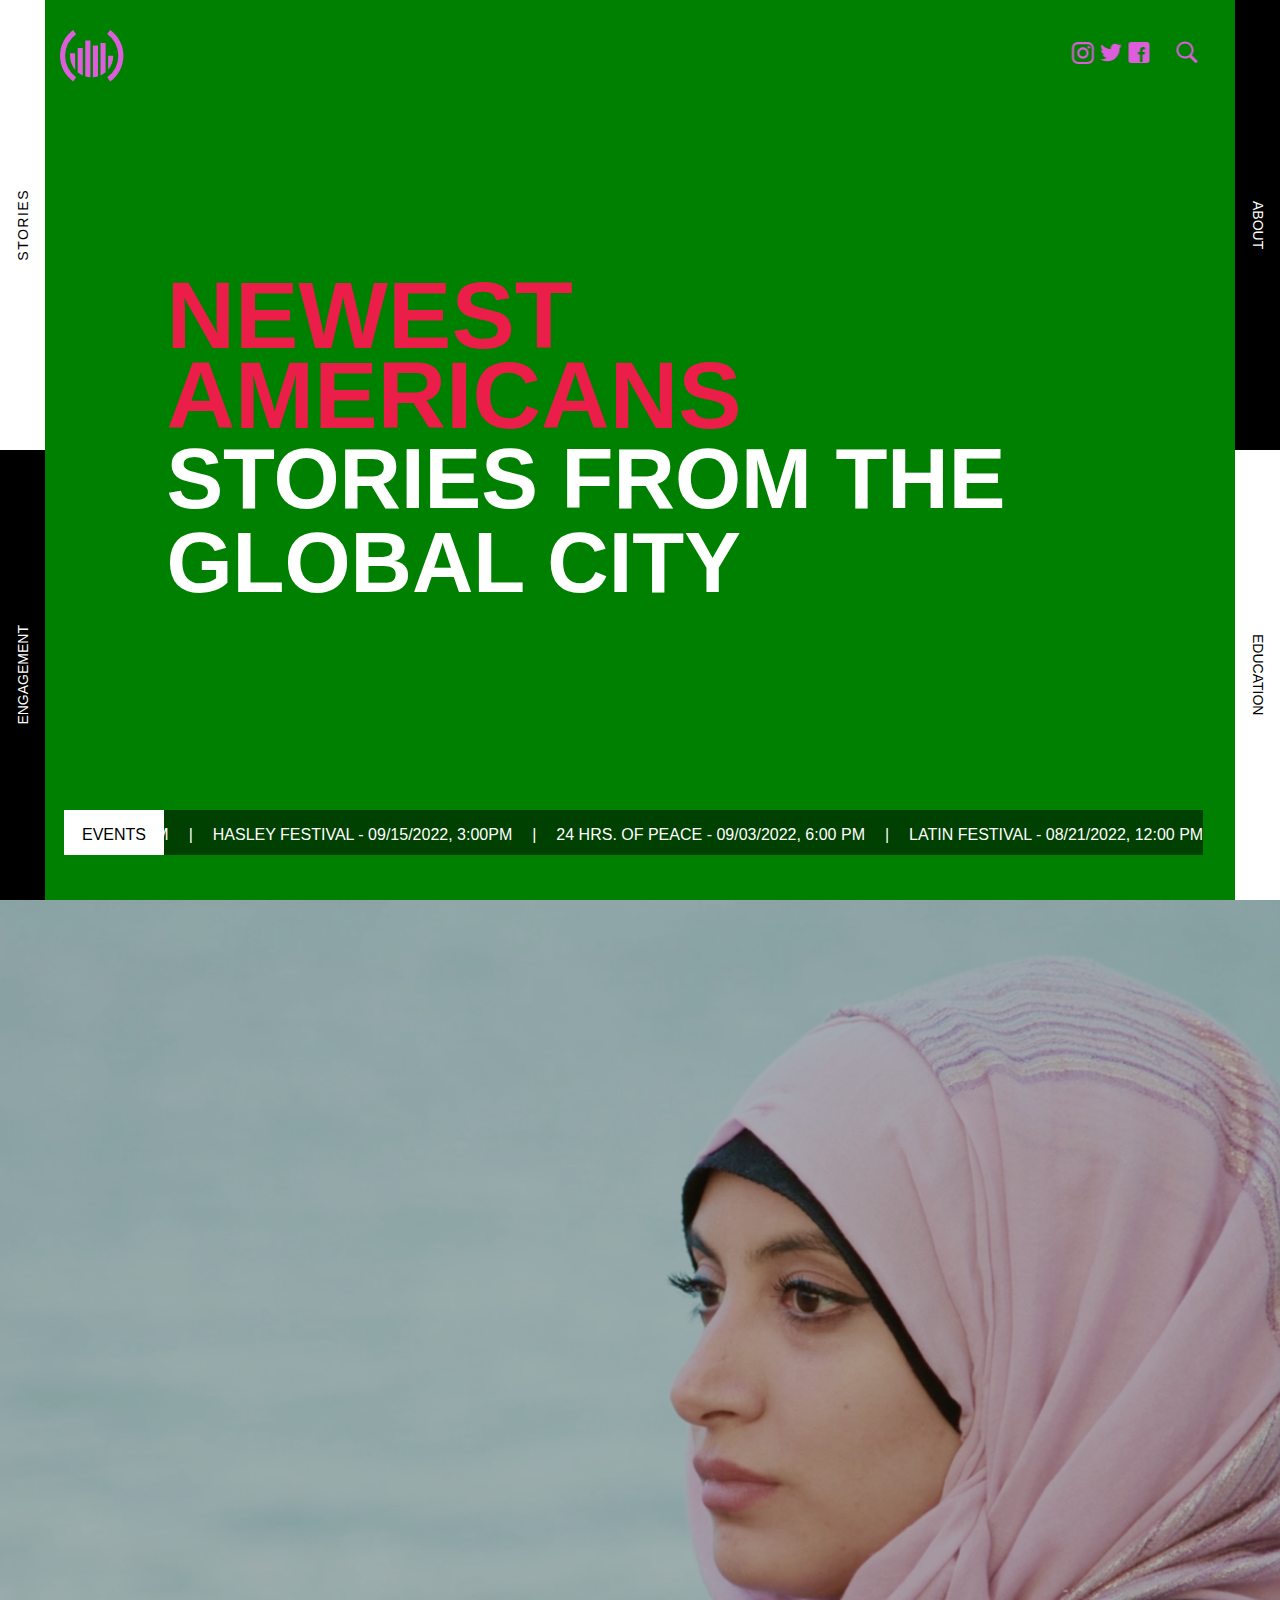
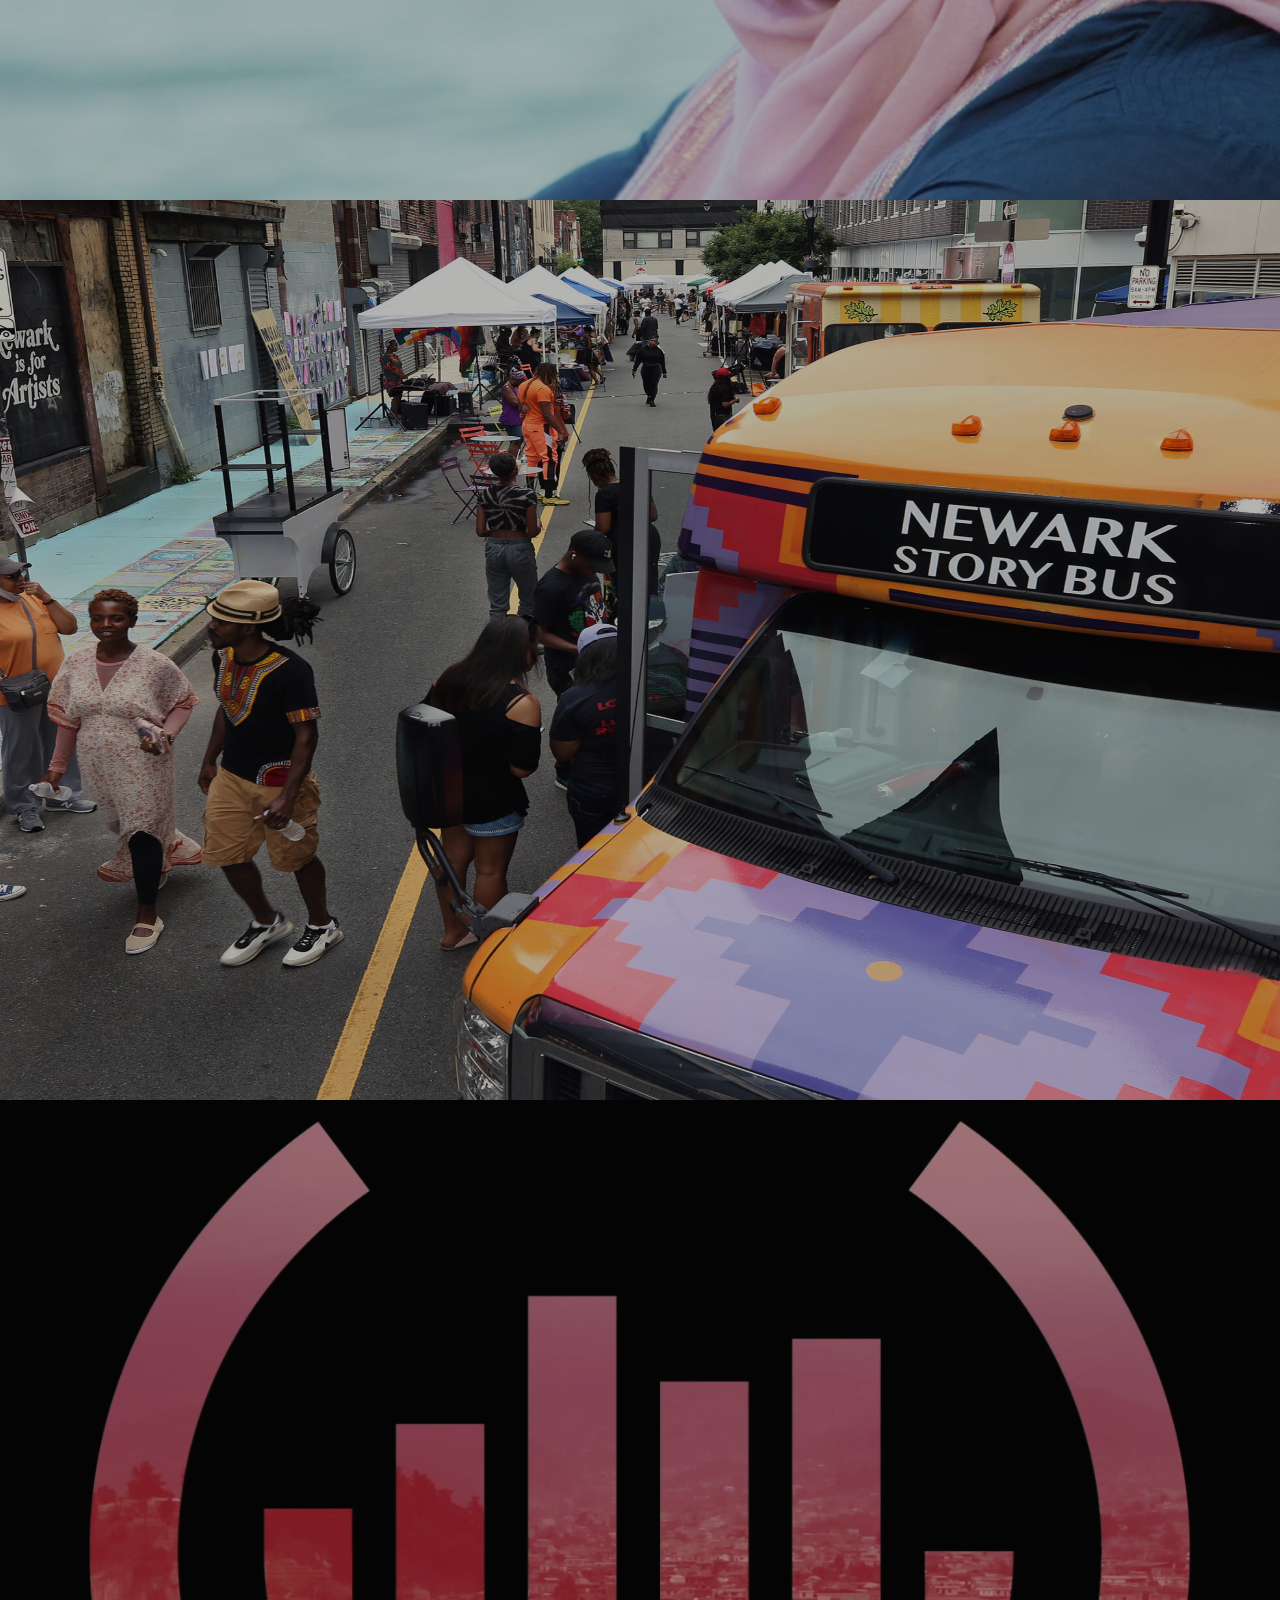
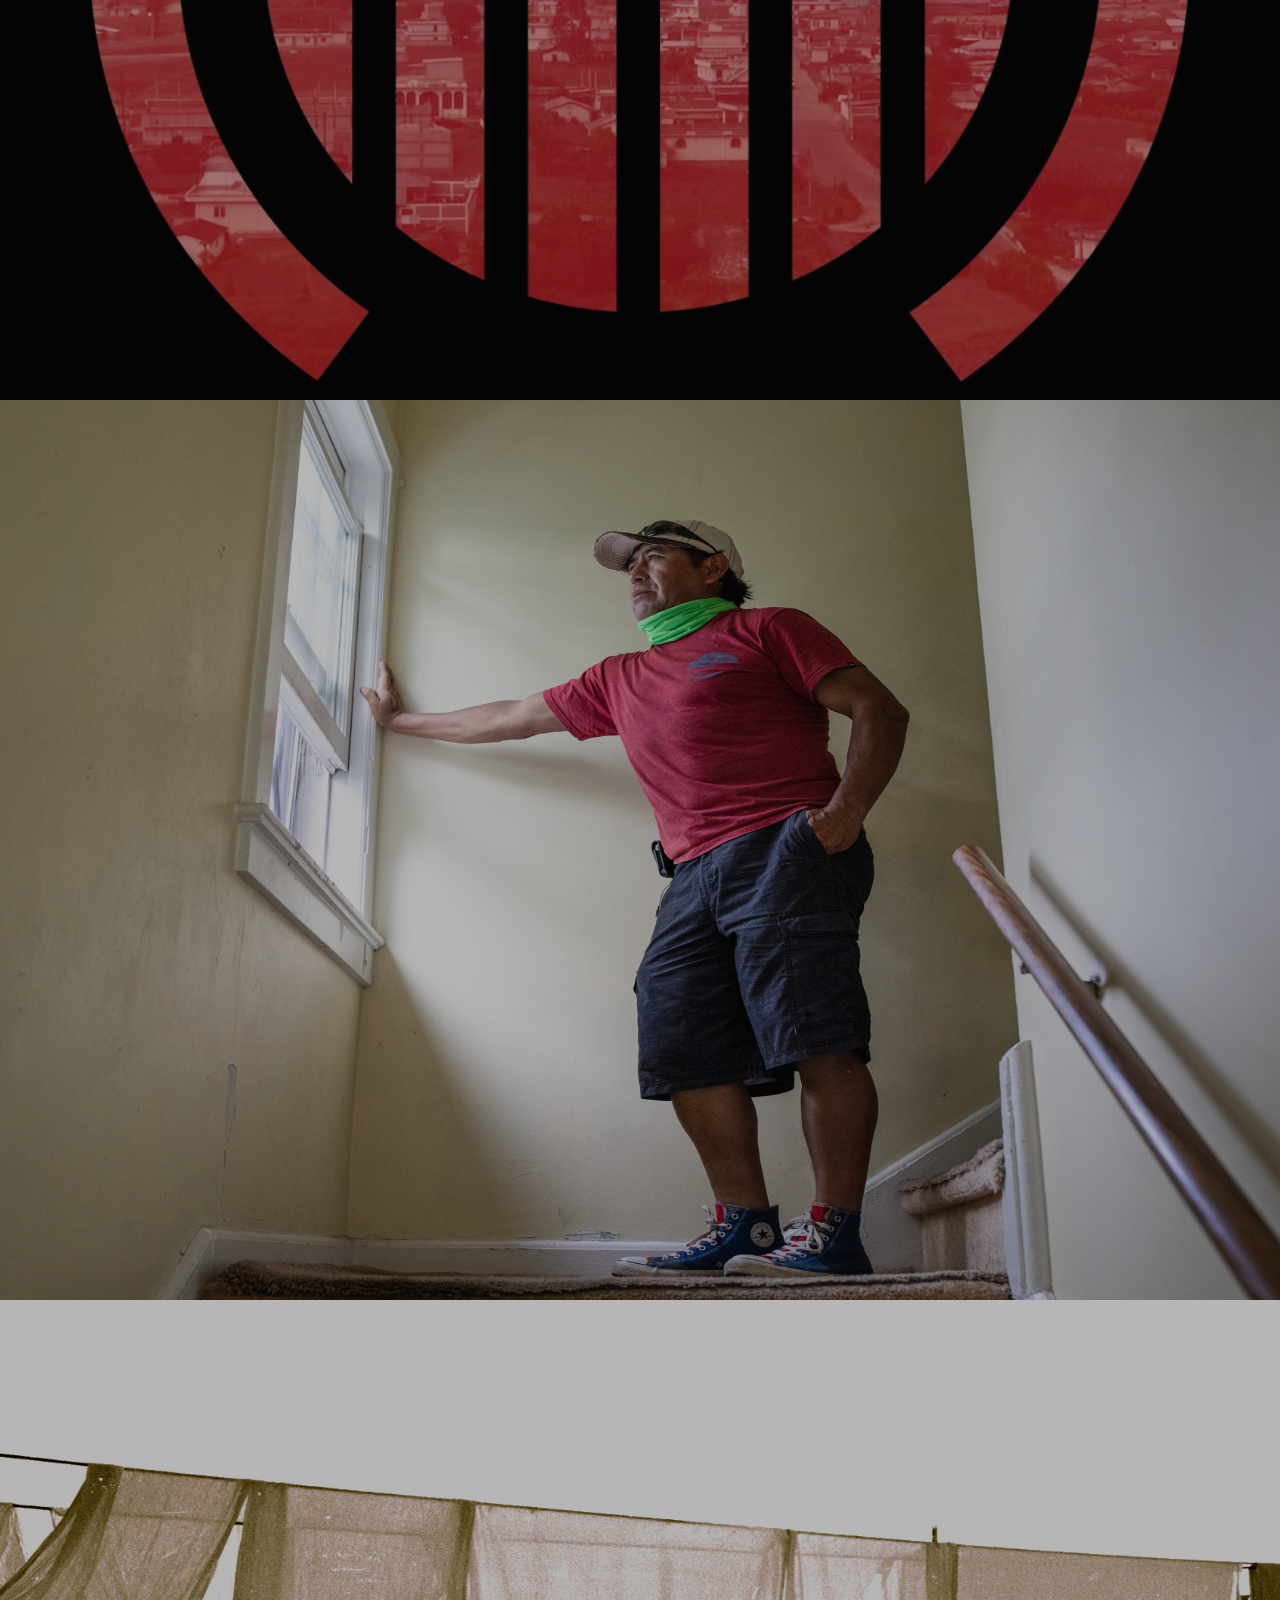
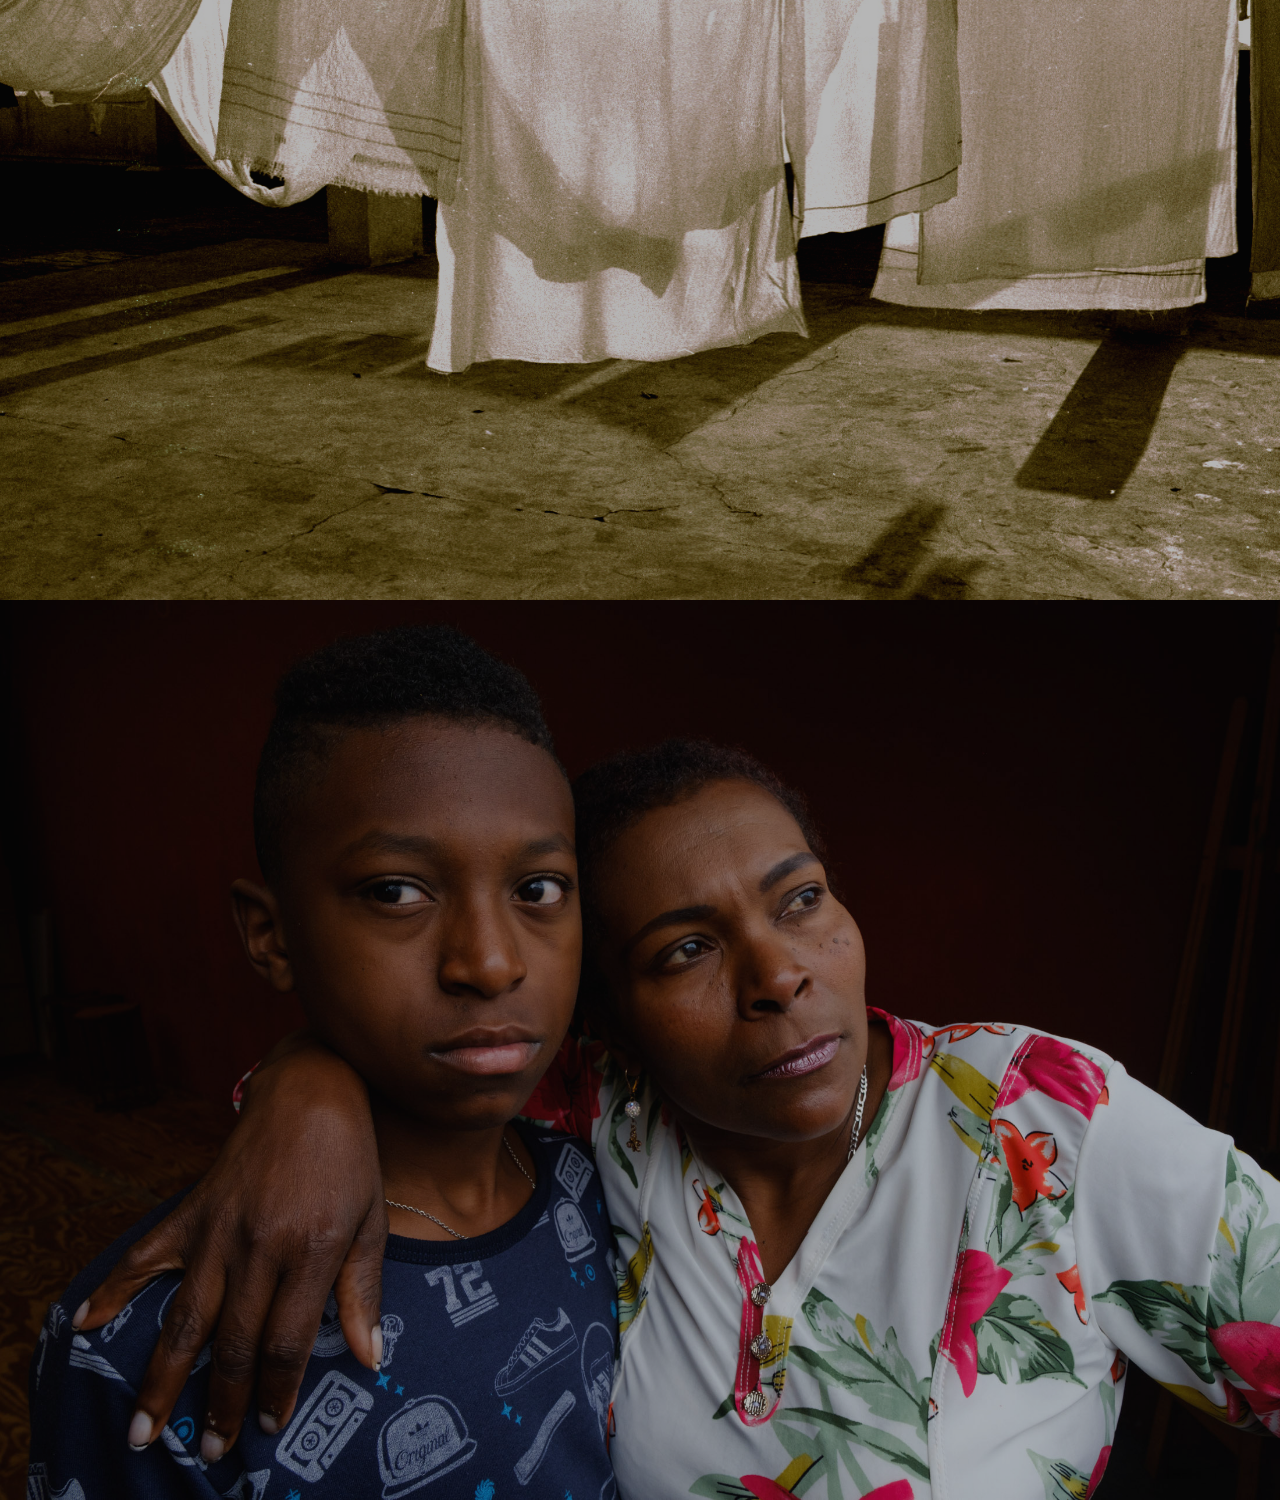
==== commit 907808f8: "added some new section with its images and applied its shadow" ====
--- a/index.html
+++ b/index.html
@@ -97,12 +97,13 @@
                 </div>
             </div>
         </section>
+        <div class="frontShade"></div>
         <section id="two"></section>
-        <section></section>
-        <section></section>
-        <section></section>
-        <section></section>
-        <section></section>
+        <section id="three"></section>
+        <section id="four"></section>
+        <section id="five"></section>
+        <section id="six"></section>
+        <section id="seven"></section>
     </main>
     <footer></footer>
     <script src="script.js"></script>
--- a/style.css
+++ b/style.css
@@ -1,14 +1,14 @@
 html{
     padding:0;
     margin:0;
-    
+    font-family:'aktiv-grotesk', 'helvetica','Arial Narrow', 'sans-serif';
 }
 
 body{
     text-align:center;
     margin:0;
     padding:0;
-    background:red;
+    /* background:red; */
 }
 
 h1{
@@ -45,6 +45,7 @@
     width:200px;
     left:60px;
     top:30px;
+    z-index:2;
 }
 
 .site-title{
@@ -66,6 +67,7 @@
     justify-content:center;
     width:45px;
     height:100%;
+    z-index:2;
 }
 nav > a:nth-child(1){
     background:black;
@@ -151,24 +153,13 @@
 .social-svg{
     /* border:yellow solid 1px; */
     position:fixed;
+    z-index:1;
     width:25px;
     height:25px;
     /* background:green; */
     transform:translateX(-50%);
 }
 
-.social > div:nth-child(1){
-    /* background:pink; */
-    /* position:relative; */
-    /* border:solid 1px blue; */
-}
-
-.social > div:nth-child(2){
-    /* background:rgb(189, 189, 255); */
-}
-.social > div:nth-child(3){
-    /* background:blue; */
-}
 
 .social > div:nth-child(4){
     margin-left:20px;
@@ -211,21 +202,21 @@
 
 .mainHeadline{
     position:absolute;
-    font-size:110px;
-    top:235px;
+    font-size:95px;
+    top:275px;
     left:13%;
     z-index:2;
     color:#ea1e48;
     /* border:red solid 1px; */
     margin: 0 auto;
-    width:75%;
+    width:72%;
     text-transform: uppercase;
     text-align:left;
     line-height:5rem;
 }
 .subHeading{
     color:white;
-    font-size:80px;
+    font-size:85px;
 }
 
 .eventFlex{
@@ -273,16 +264,105 @@
     }
 }
 
+.frontShade{
+    position:absolute;
+    left:0;
+    right:0;
+    background-color: rgba(12,12,13,.3);
+    z-index:0;
+    box-sizing:border-box;
+    display:block;
+}
+
 /*-------------------------------------------------------- Section 2 -------------------------------------------------------*/
 
 #two{
     height:100vh;
     background-image:url('images/Refugee-Scholar.png');
+    width:100%;
+    
+    object-fit: cover;
+    background-position:50% 0;
+    object-position: -1100px 0%;
+    /* object-position:64% 60%; */
+    background-size:130% 100%;
+    background-repeat: no-repeat;
+}
+
+.frontShade:nth-of-type(1){
+    top:100%;
+    bottom:-600%;
+}
+
+/*-------------------------------------------------------- Section 3 -------------------------------------------------------*/
+
+#three{
+    height:100vh;
+    background-image:url('images/bus.jpg');
     width:100%;
     object-fit: cover;
     background-position:50% 0;
     object-position: -1100px 0%;
     background-size:130% 100%;
+    background-repeat: no-repeat;
+}
+
+/* .frontShade:nth-of-type(2){
+    top:200%;
+    bottom:-200%;
+    border:green 1px solid;
+    background-color:red;
+} */
+
+/*-------------------------------------------------------- Section 4 -------------------------------------------------------*/
+
+#four{
+    height:100vh;
+    background-image:url('images/blackLogo.png');
+    width:100%;
+    object-fit: cover;
+    background-position:50% 0;
+    object-position: -1100px 0%;
+    background-size:130% 100%;
+    background-repeat: no-repeat;
+}
+
+/*-------------------------------------------------------- Section 5 -------------------------------------------------------*/
+
+#five{
+    height:100vh;
+    background-image:url('images/immigrantWorker.jpg');
+    width:100%;
+    object-fit: cover;
+    background-position:50% 0;
+    object-position: -1100px 0%;
+    background-size:130% 100%;
+    background-repeat: no-repeat;
+}
+
+/*-------------------------------------------------------- Section 6 -------------------------------------------------------*/
+
+#six{
+    height:100vh;
+    background-image:url('images/sheets.jpg');
+    width:100%;
+    object-fit: cover;
+    background-position:50% 0;
+    object-position: -1100px 0%;
+    background-size:130% 100%;
+    background-repeat: no-repeat;
+}
+
+/*-------------------------------------------------------- Section 7 -------------------------------------------------------*/
+
+#seven{
+    height:100vh;
+    background-image:url('images/historias.jpg');
+    width:100%;
+    object-fit:cover;
+    background-position:50% 0%;
+    object-position: -1000px 0;
+    background-size:100% 100%;
     background-repeat: no-repeat;
 }
 
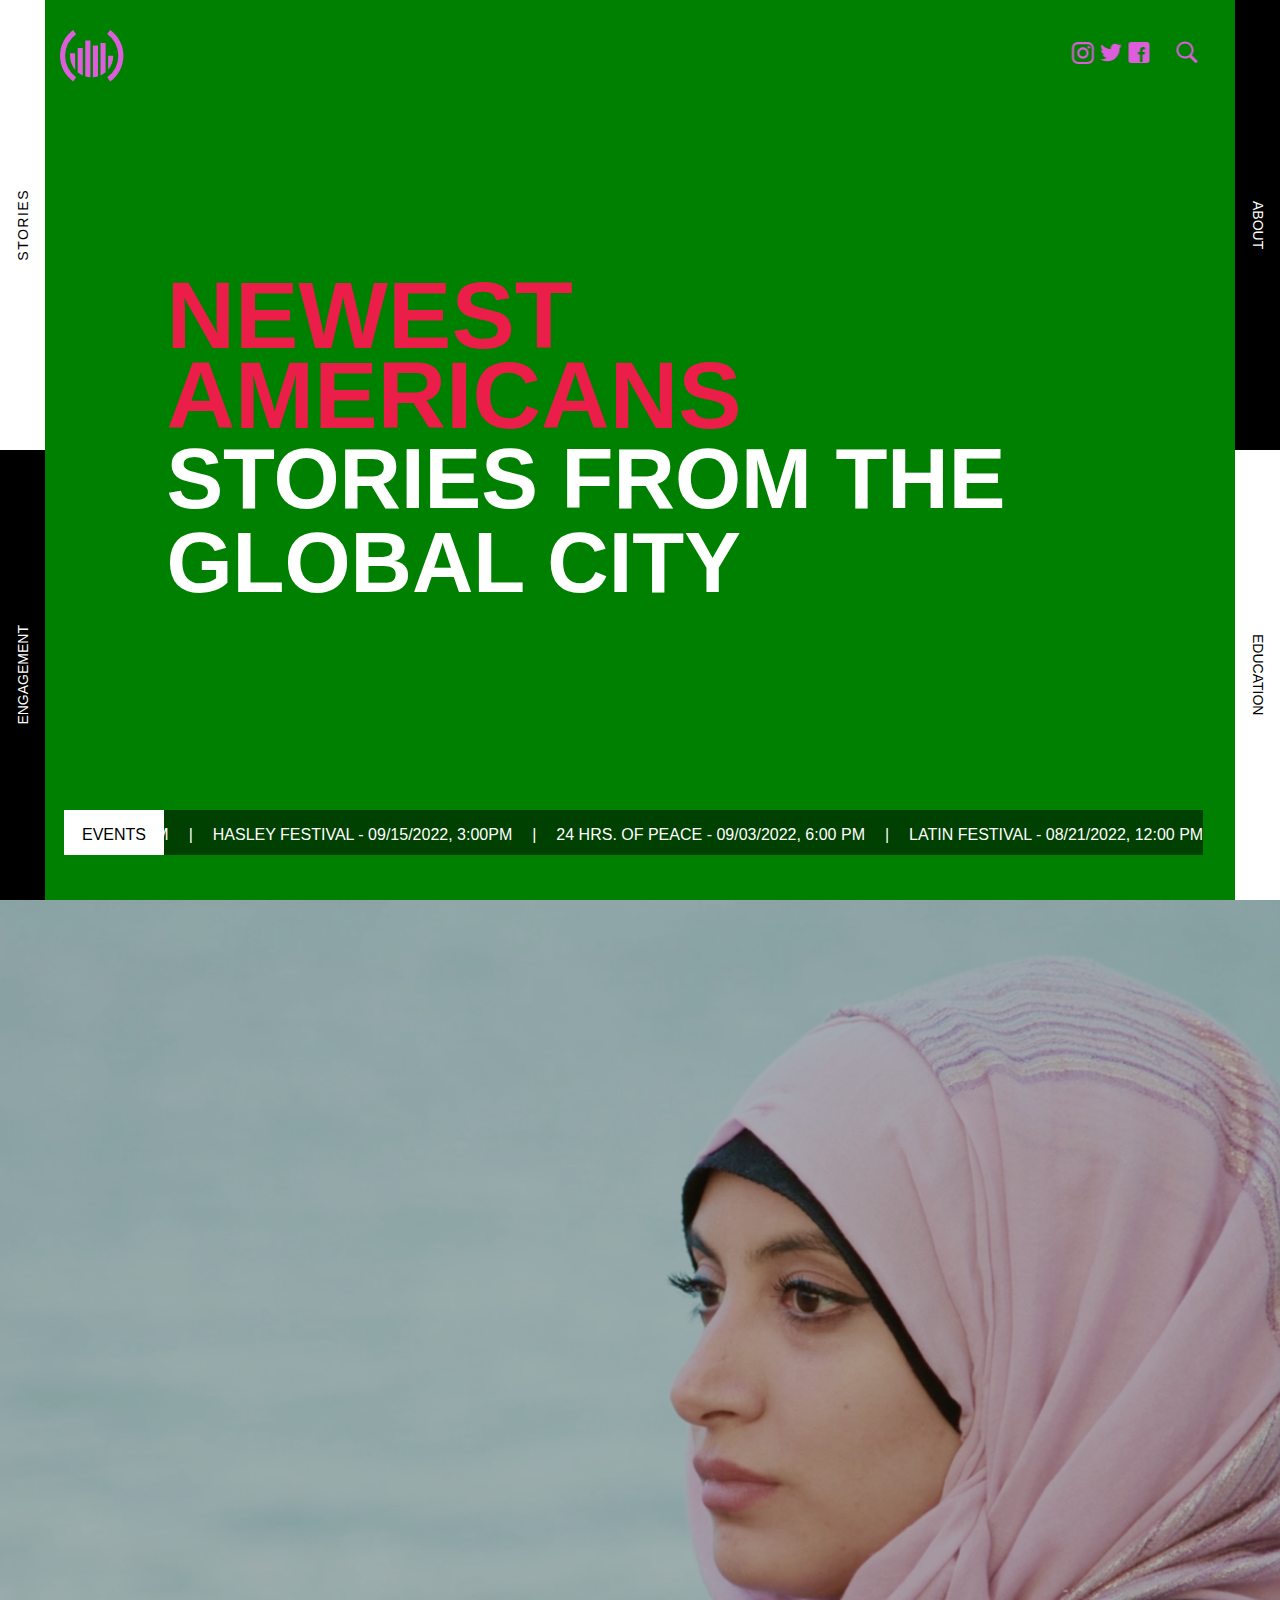
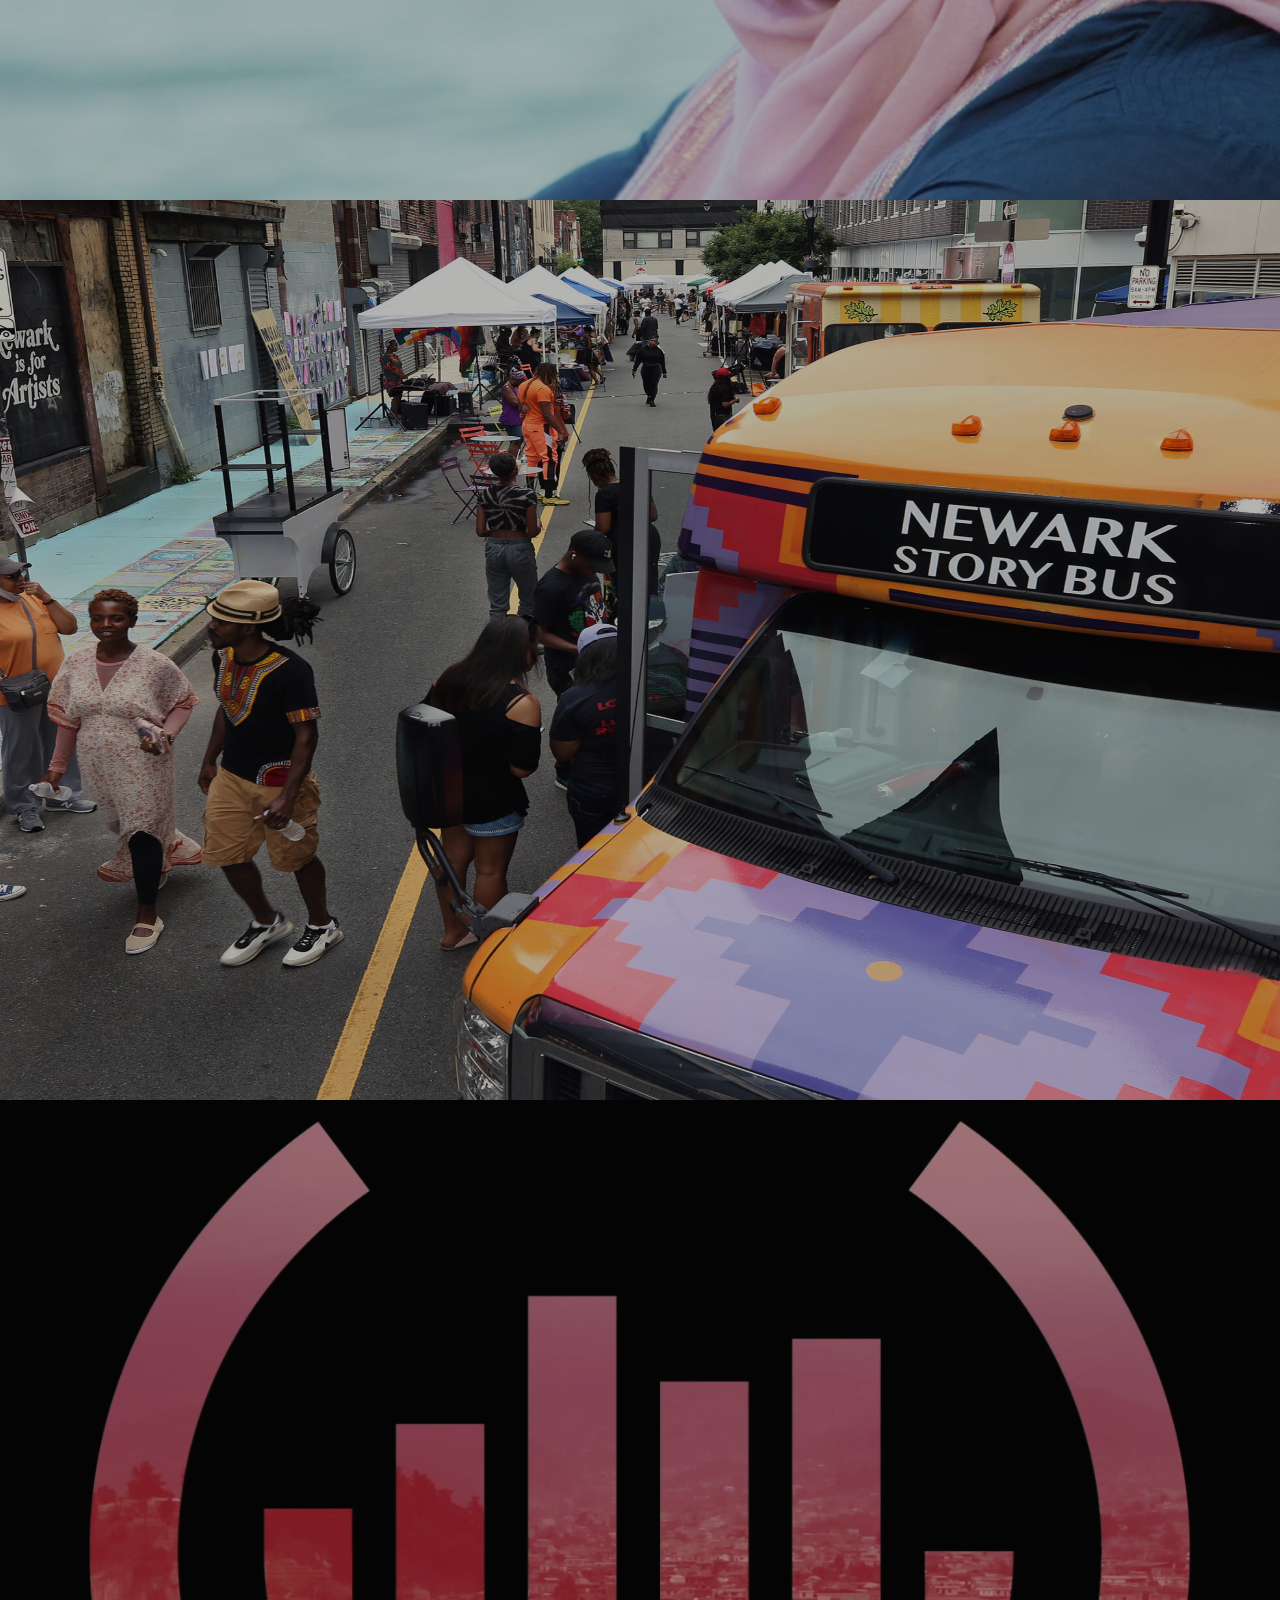
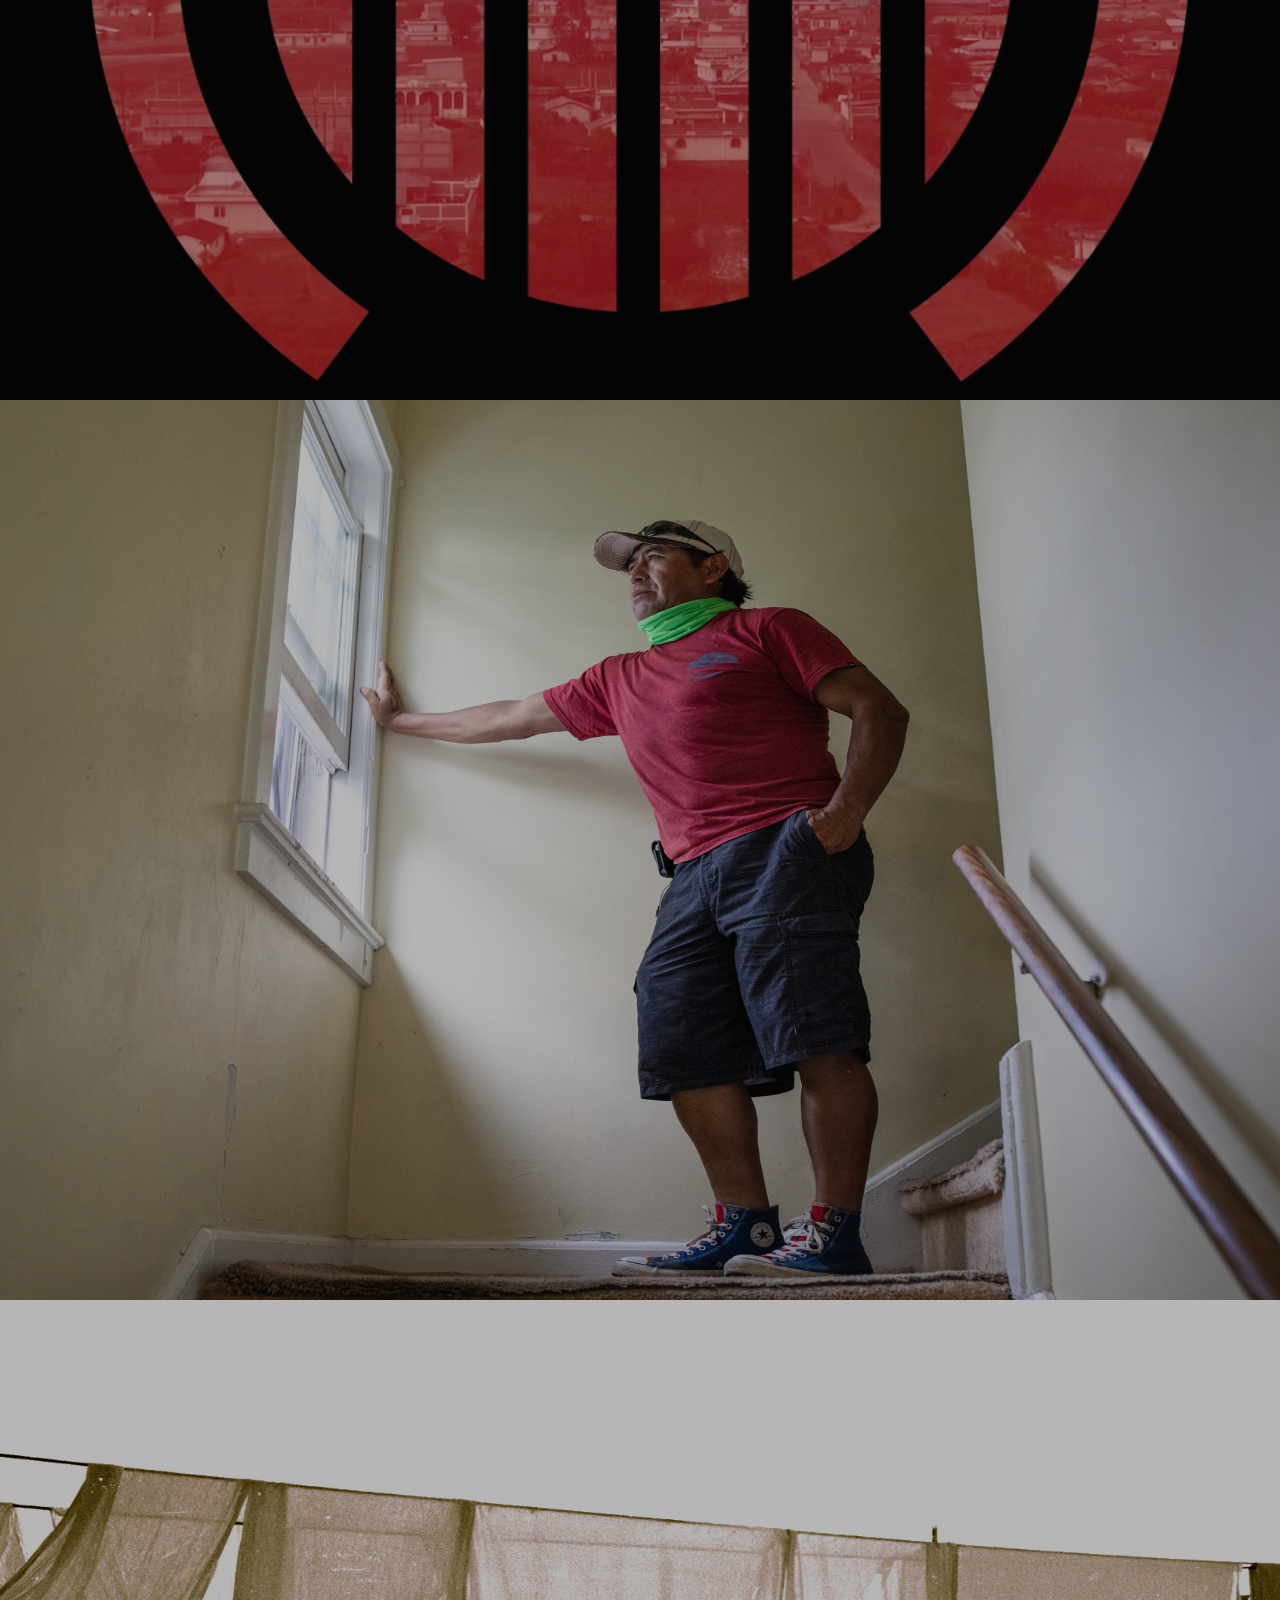
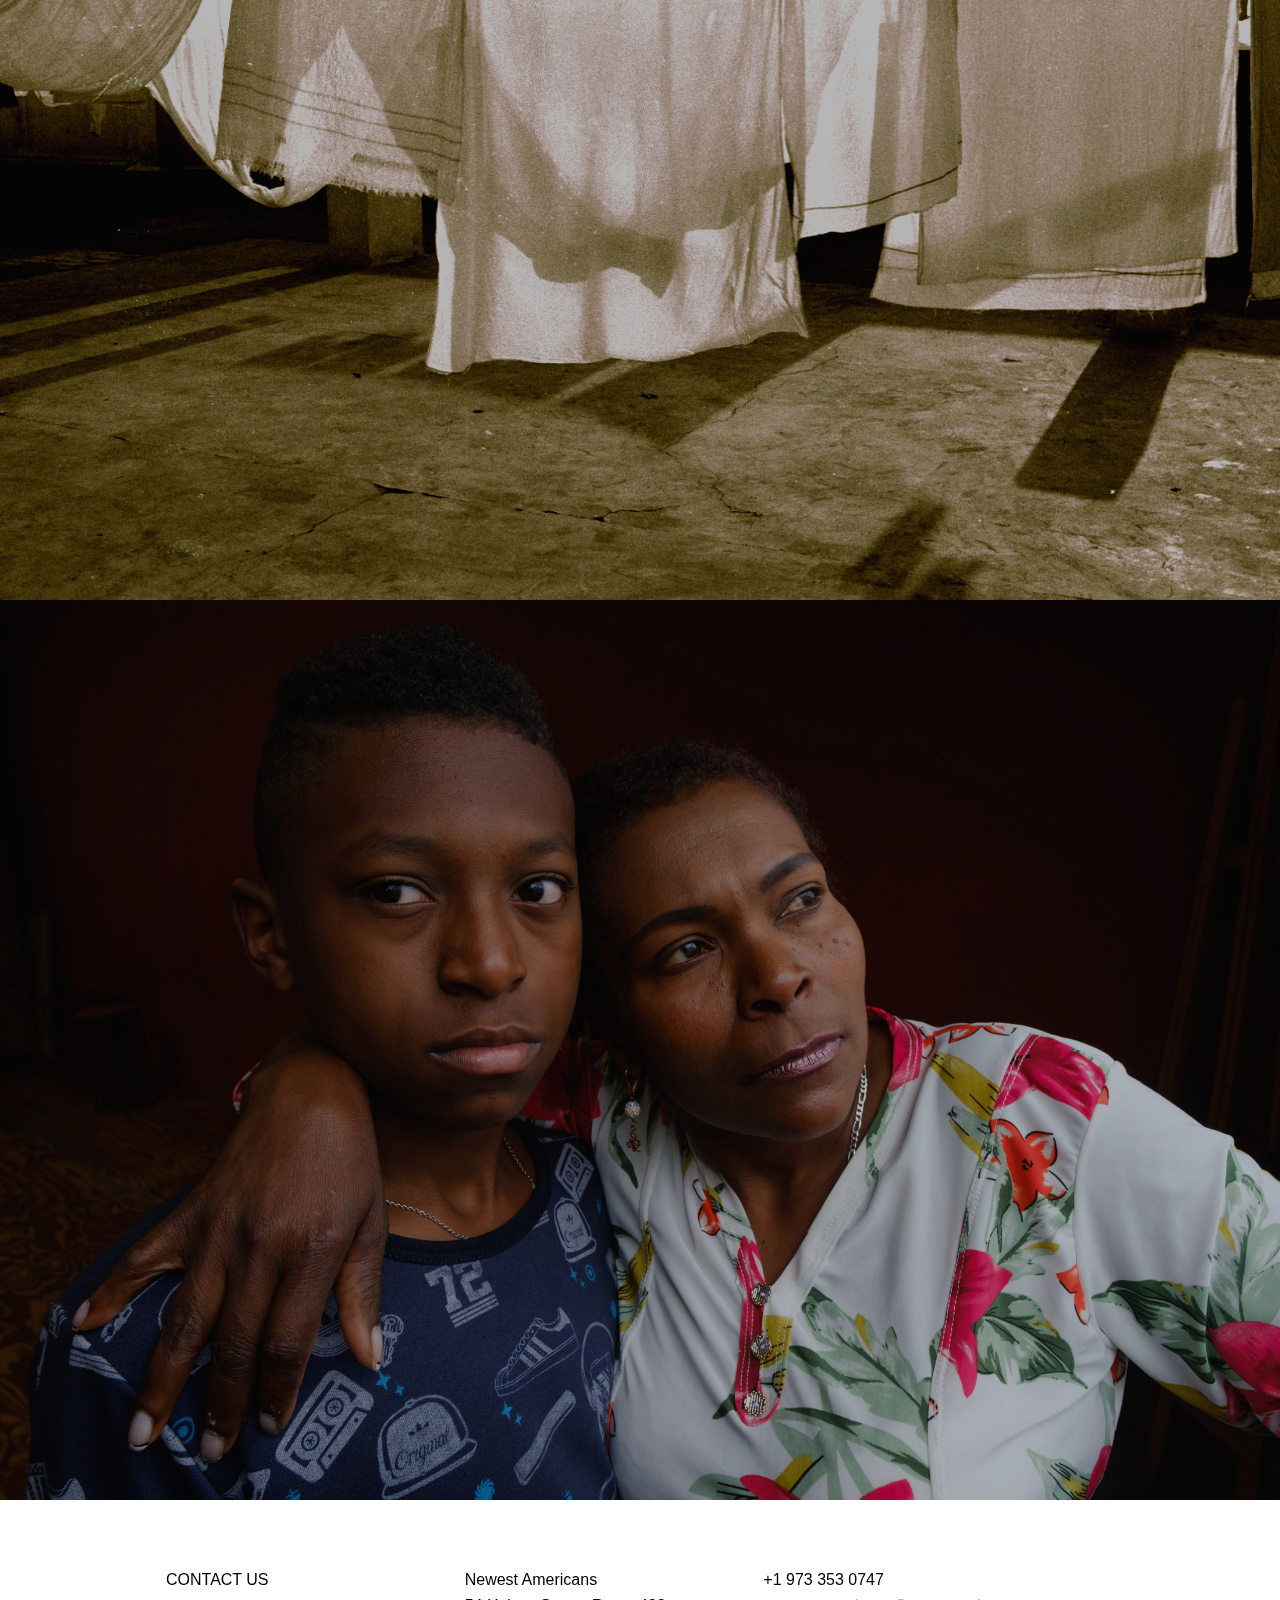
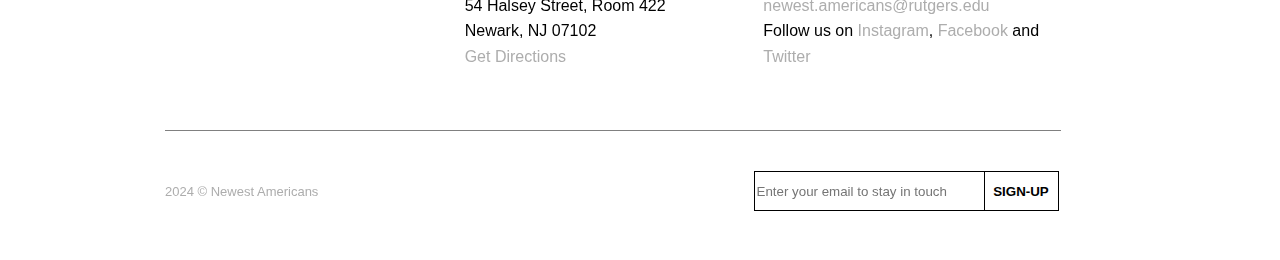
==== commit f60abda4: "did footer and applied it to other 4 pages" ====
--- a/index.html
+++ b/index.html
@@ -105,7 +105,20 @@
         <section id="six"></section>
         <section id="seven"></section>
     </main>
-    <footer></footer>
+    <footer>
+            <div id="upper">
+                <div><p class="upperText" id="contact">Contact Us</p></div>
+                <div><p class="upperText">Newest Americans<br>54 Halsey Street, Room 422<br>Newark, NJ 07102<br><span class="footerLight">Get Directions</span></p></div>
+                <div><p class="upperText">+1 973 353 0747<br><span class='footerLight'>newest.americans@rutgers.edu</span><br>Follow us on <span class="footerLight">Instagram</span>, <span class="footerLight">Facebook</span> and <span class="footerLight">Twitter</span></p></div>
+            </div>
+            <div id="lower">
+                <p>2024 &copy; Newest Americans</p>
+                <div class="inlineFooter">
+                    <input type="text" placeholder="Enter your email to stay in touch">
+                    <button type="button">Sign-up</button>
+                </div>
+            </div>
+    </footer>
     <script src="script.js"></script>
 </body>
 </html>--- a/style.css
+++ b/style.css
@@ -366,6 +366,101 @@
     background-repeat: no-repeat;
 }
 
+/*-----------------------------------------------------------------Footer-----------------------------------------------------*/
+footer{
+    background:white;
+    width:100%;
+    height:360px;
+}
+
+#upper{
+    position:relative;
+    /* background:red;
+    border:1px green solid; */
+    width:70%;
+    height:130px;
+    top:50px;
+    left:165px;
+    display:flex;
+    flex-direction:row;
+    justify-content: space-between;   
+}
+
+#upper > div{
+    /* background:green; */
+    width:100%;
+    height:100%;
+    border:white solid 1px;
+}
+
+.upperText{
+    text-align: left;
+    font-size:16px;
+    line-height: 1.6;
+}
+
+#contact{
+    text-transform: uppercase;
+}
+
+.footerLight{
+    color:rgb(173, 173, 173);
+}
+
+#lower{
+    height:120px;
+    position:relative;
+    top:100px;
+    width:70%;
+    display:flex;
+    left:165px;
+    align-items: center;
+    border-top:solid 1px grey;
+    justify-content: space-between;
+}
+
+#lower > p{
+    font-size:13px;
+    color:rgb(173, 173, 173);
+}
+
+.inlineFooter{
+    border:none;
+    width:310px;
+    height:40px;
+    padding:0;
+    font-size:0;
+}
+
+input[type='text']{
+    /* background:green; */
+    height:36px;
+    width:225px;
+    border: solid 1px black;
+    vertical-align: top;
+    border-right:none;
+}
+
+.inlineFooter > button{
+    height:40px;
+    border-radius:0;
+    background:white;
+    cursor:pointer;
+    box-shadow: none;
+    border:none;
+    border:1px solid black;
+    width:75px;
+    text-transform: uppercase;
+    font-weight:bold;
+    vertical-align: top; 
+    transition-duration: .4s;
+}
+
+.inlineFooter > button:hover{
+    color:white;
+    background:black;
+}
+
 /* ---------------- Still need to figure out mobile sizing for section two ------------------- */
 @media screen and (max-width:1199px){
     .mainHeadline{
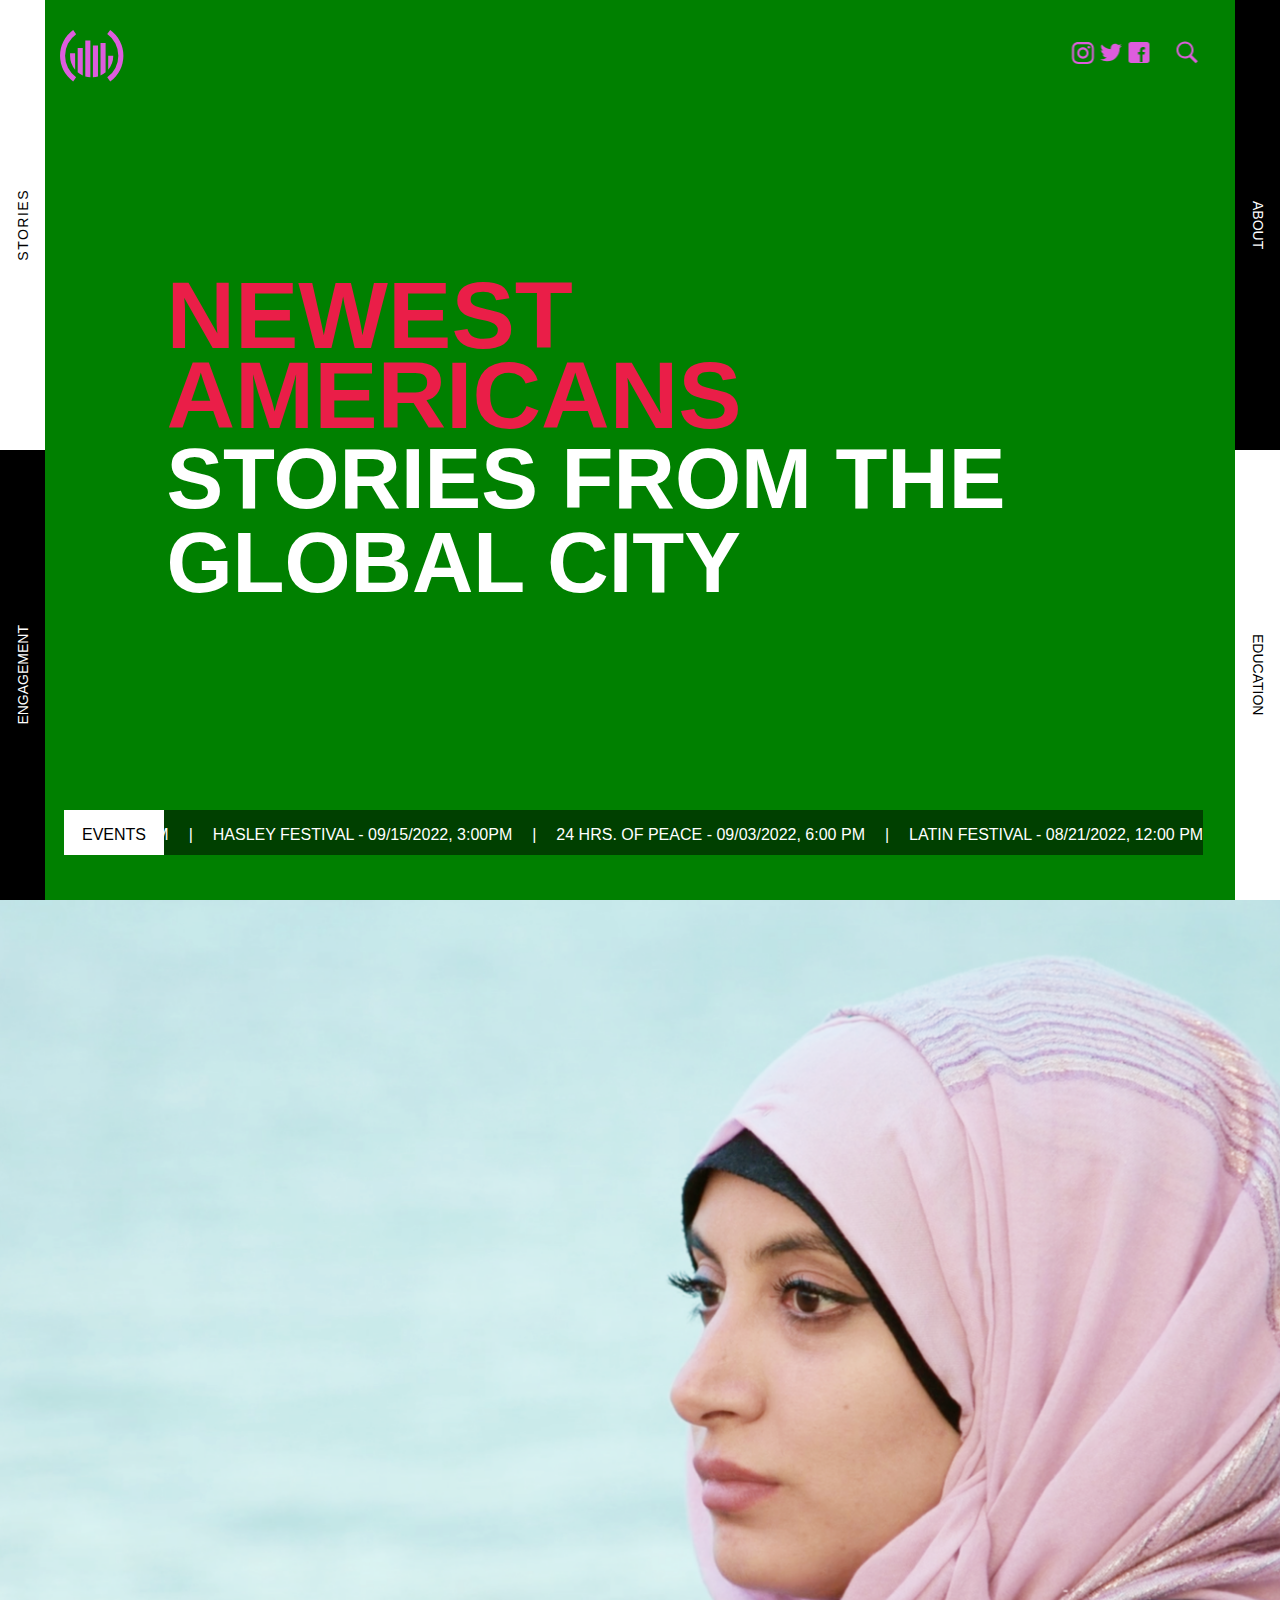
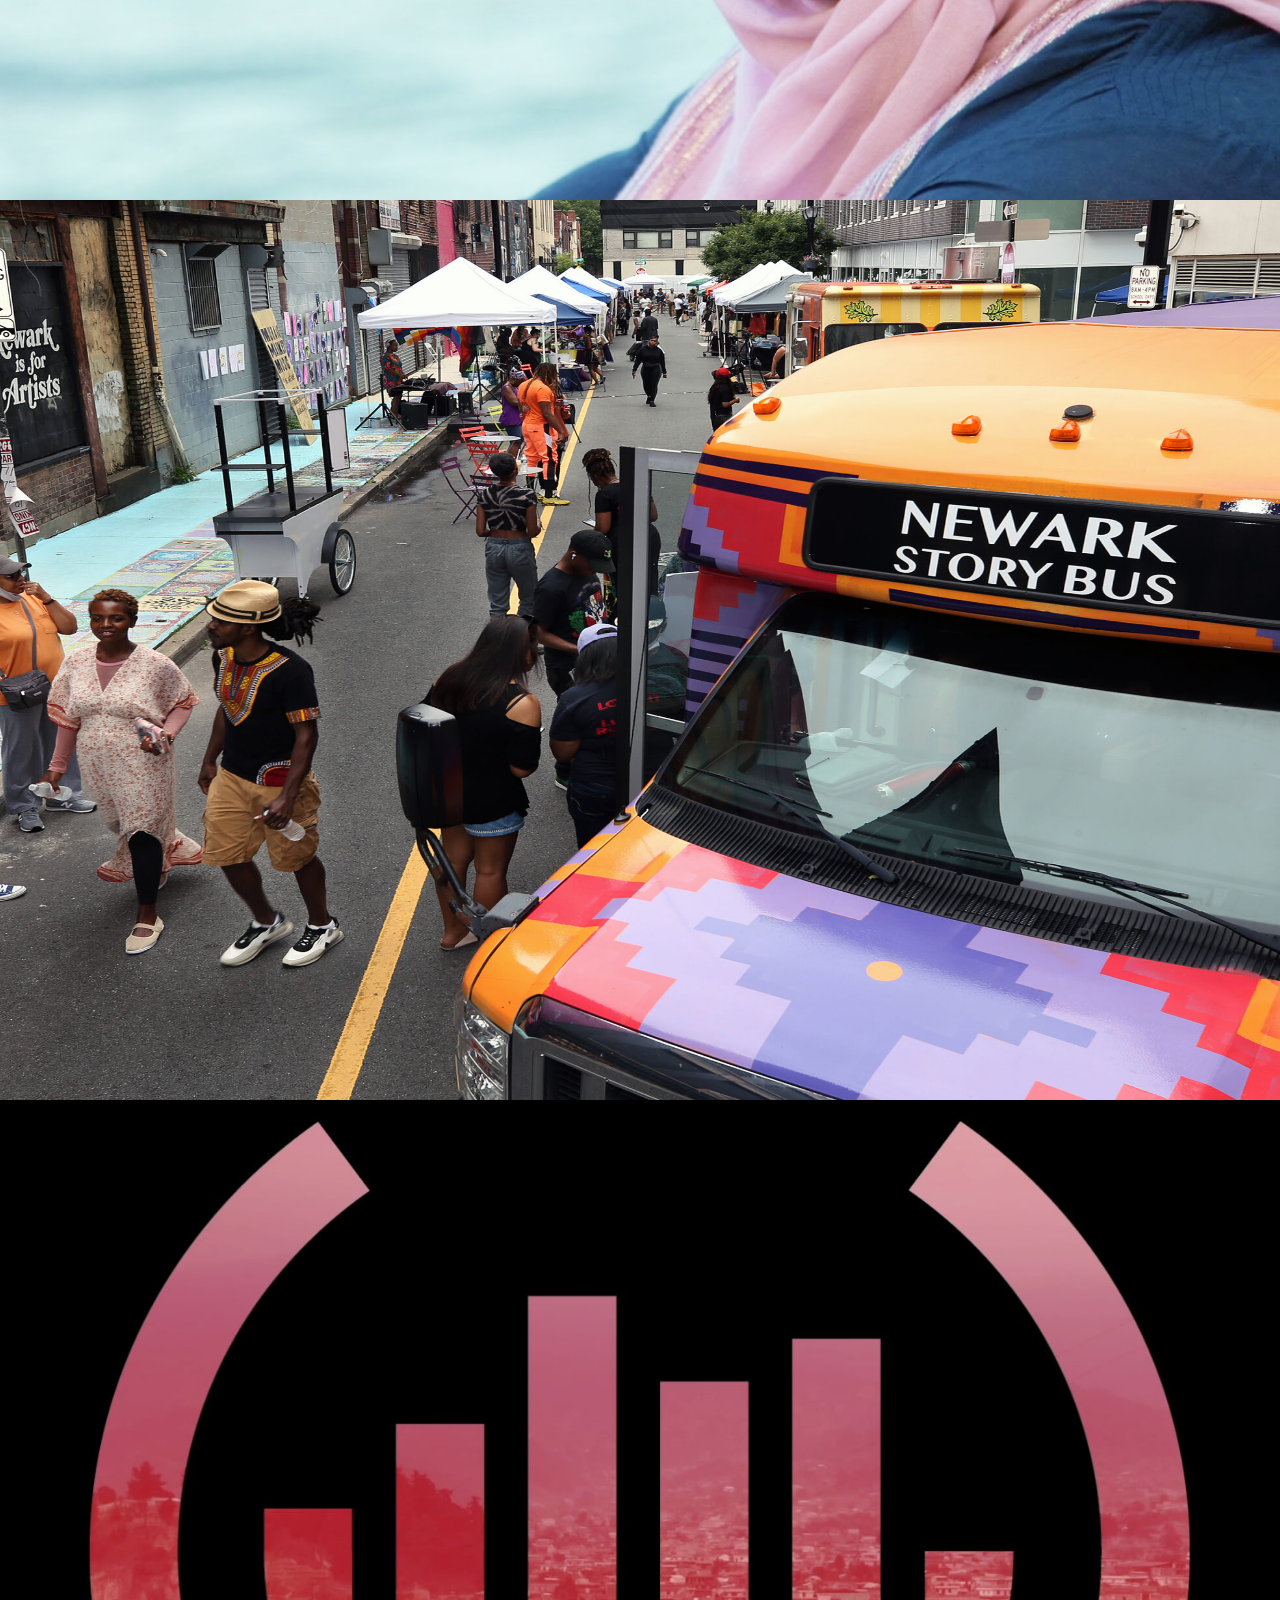
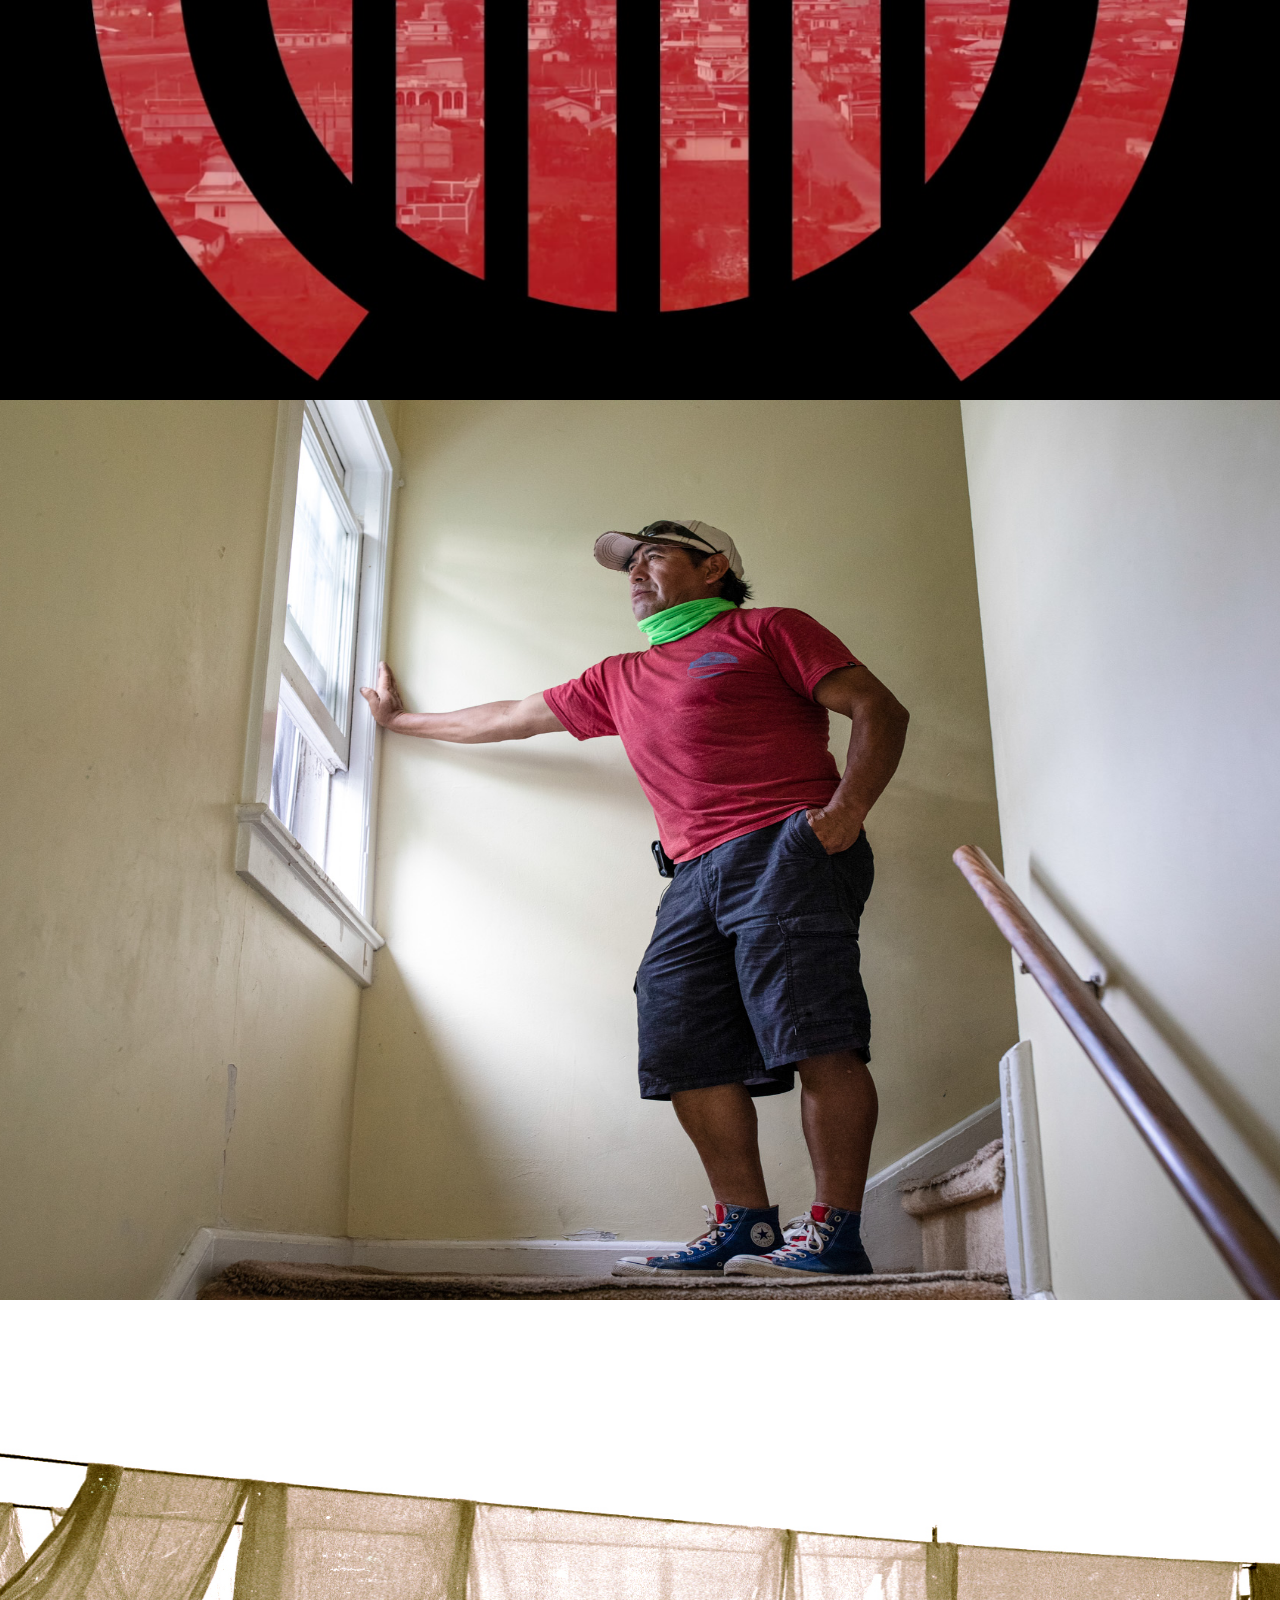
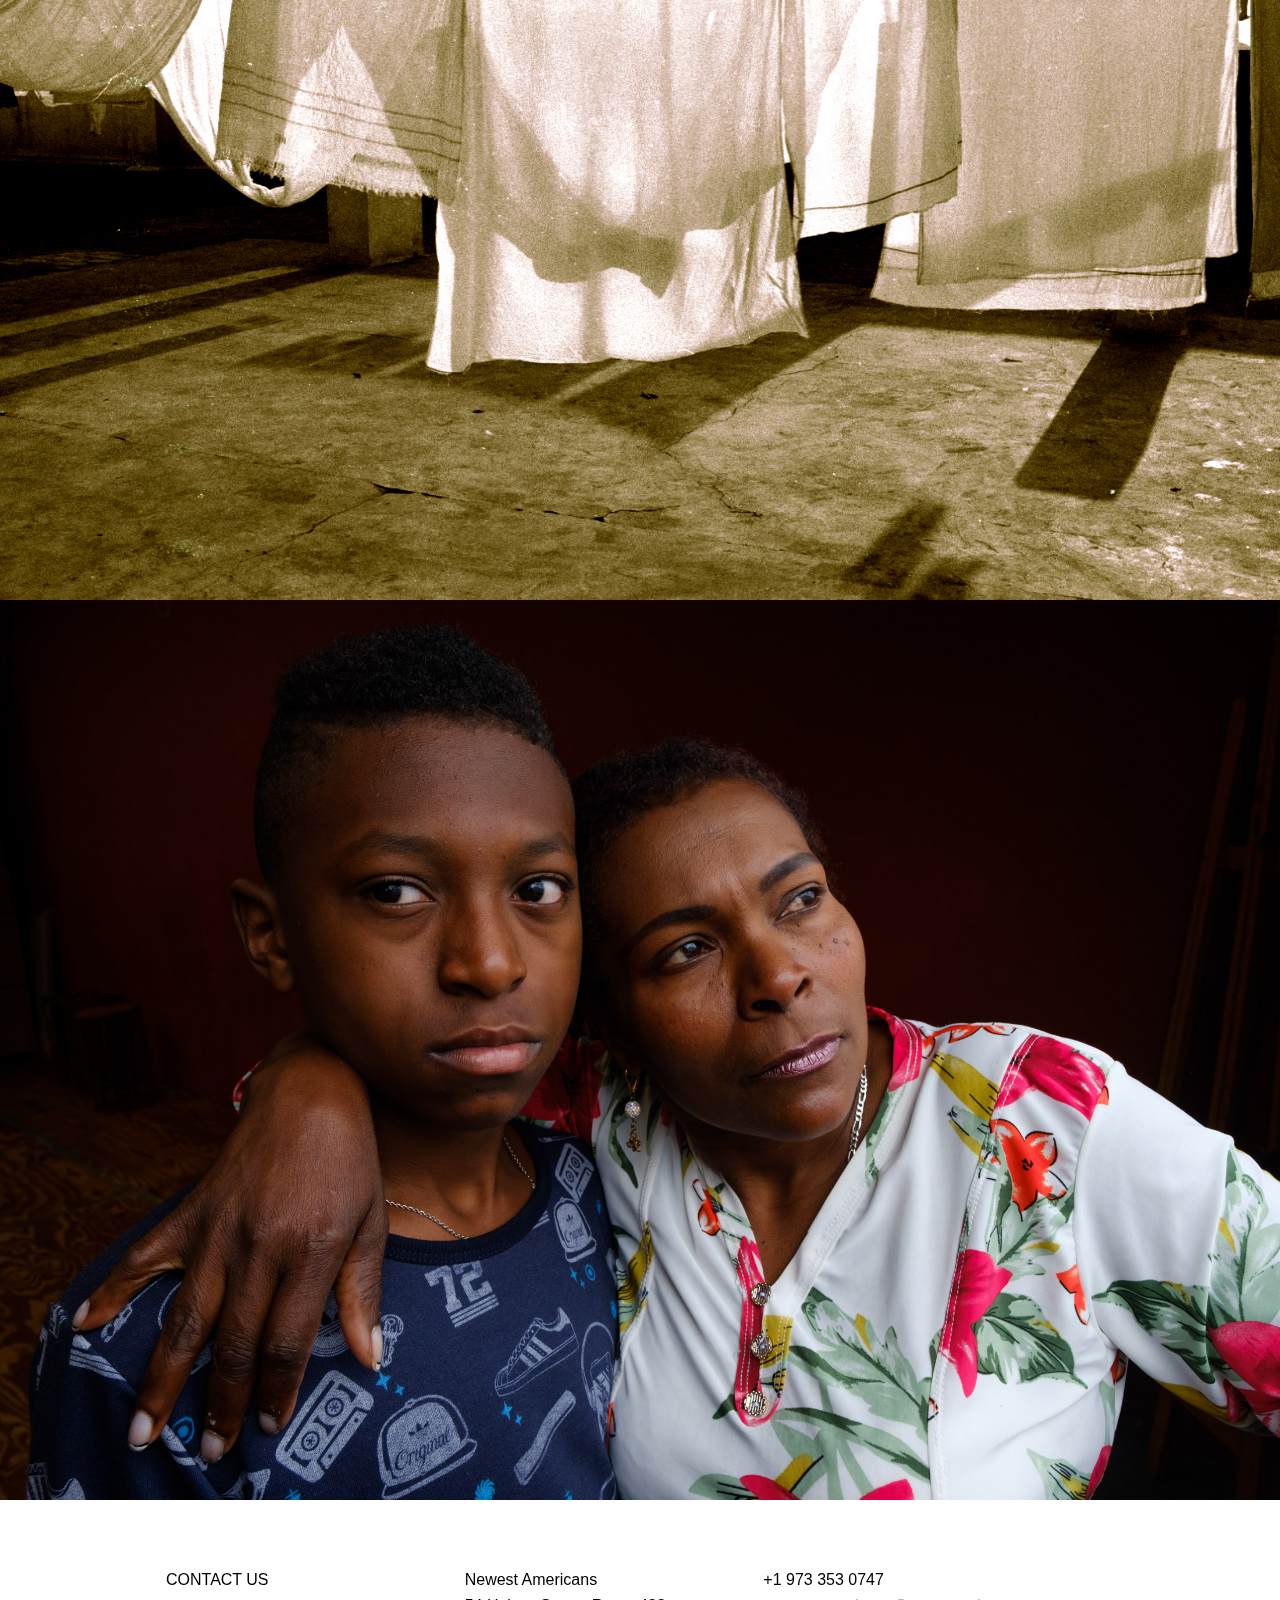
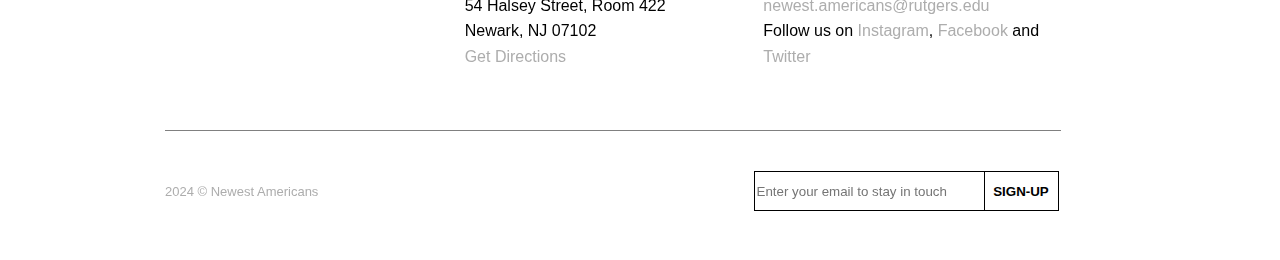
==== commit 1efebc53: "working on JS part of main page" ====
--- a/index.html
+++ b/index.html
@@ -84,7 +84,7 @@
         <a class='aTab-hover' href="education.html"><span class="side-text">Education</span></a>
     </nav>
     
-    <main>
+    <main id="main">
         <section id="one">
             <video width='300' height='200' autoplay loop muted>
                 <source src="video/ferry.mp4" type="video/mp4" />
@@ -98,7 +98,7 @@
             </div>
         </section>
         <div class="frontShade"></div>
-        <section id="two"></section>
+        <section id="two"><div><h2>Refugee Scholar</h2><p>A third-generation refugee defies the odds</p></div></section>
         <section id="three"></section>
         <section id="four"></section>
         <section id="five"></section>
--- a/style.css
+++ b/style.css
@@ -9,6 +9,10 @@
     margin:0;
     padding:0;
     /* background:red; */
+}
+
+.scrollLock{
+    overflow:hidden;
 }
 
 h1{
@@ -177,7 +181,9 @@
 
 section{
     width:100%;
-}
+    position:relative;
+}
+
 
 #one{
     background:green;
@@ -289,6 +295,17 @@
     background-repeat: no-repeat;
 }
 
+#two > div{
+    margin:0 17%;
+    position:relative;
+    transform:translateY(0);
+    top:100%;
+    border:white solid 1px;
+    width:85%;
+    text-align:left;
+    overflow:visible;
+}
+
 .frontShade:nth-of-type(1){
     top:100%;
     bottom:-600%;
@@ -520,7 +537,7 @@
 @media screen and (max-width:300px) {
     .mainHeadline{
         left:10%;
-        /* need to figure out how to make the text group be in center as page widt hshinks past it. */
+        /* need to figure out how to make the text group be in center as page width links past it. */
     }
     
 }
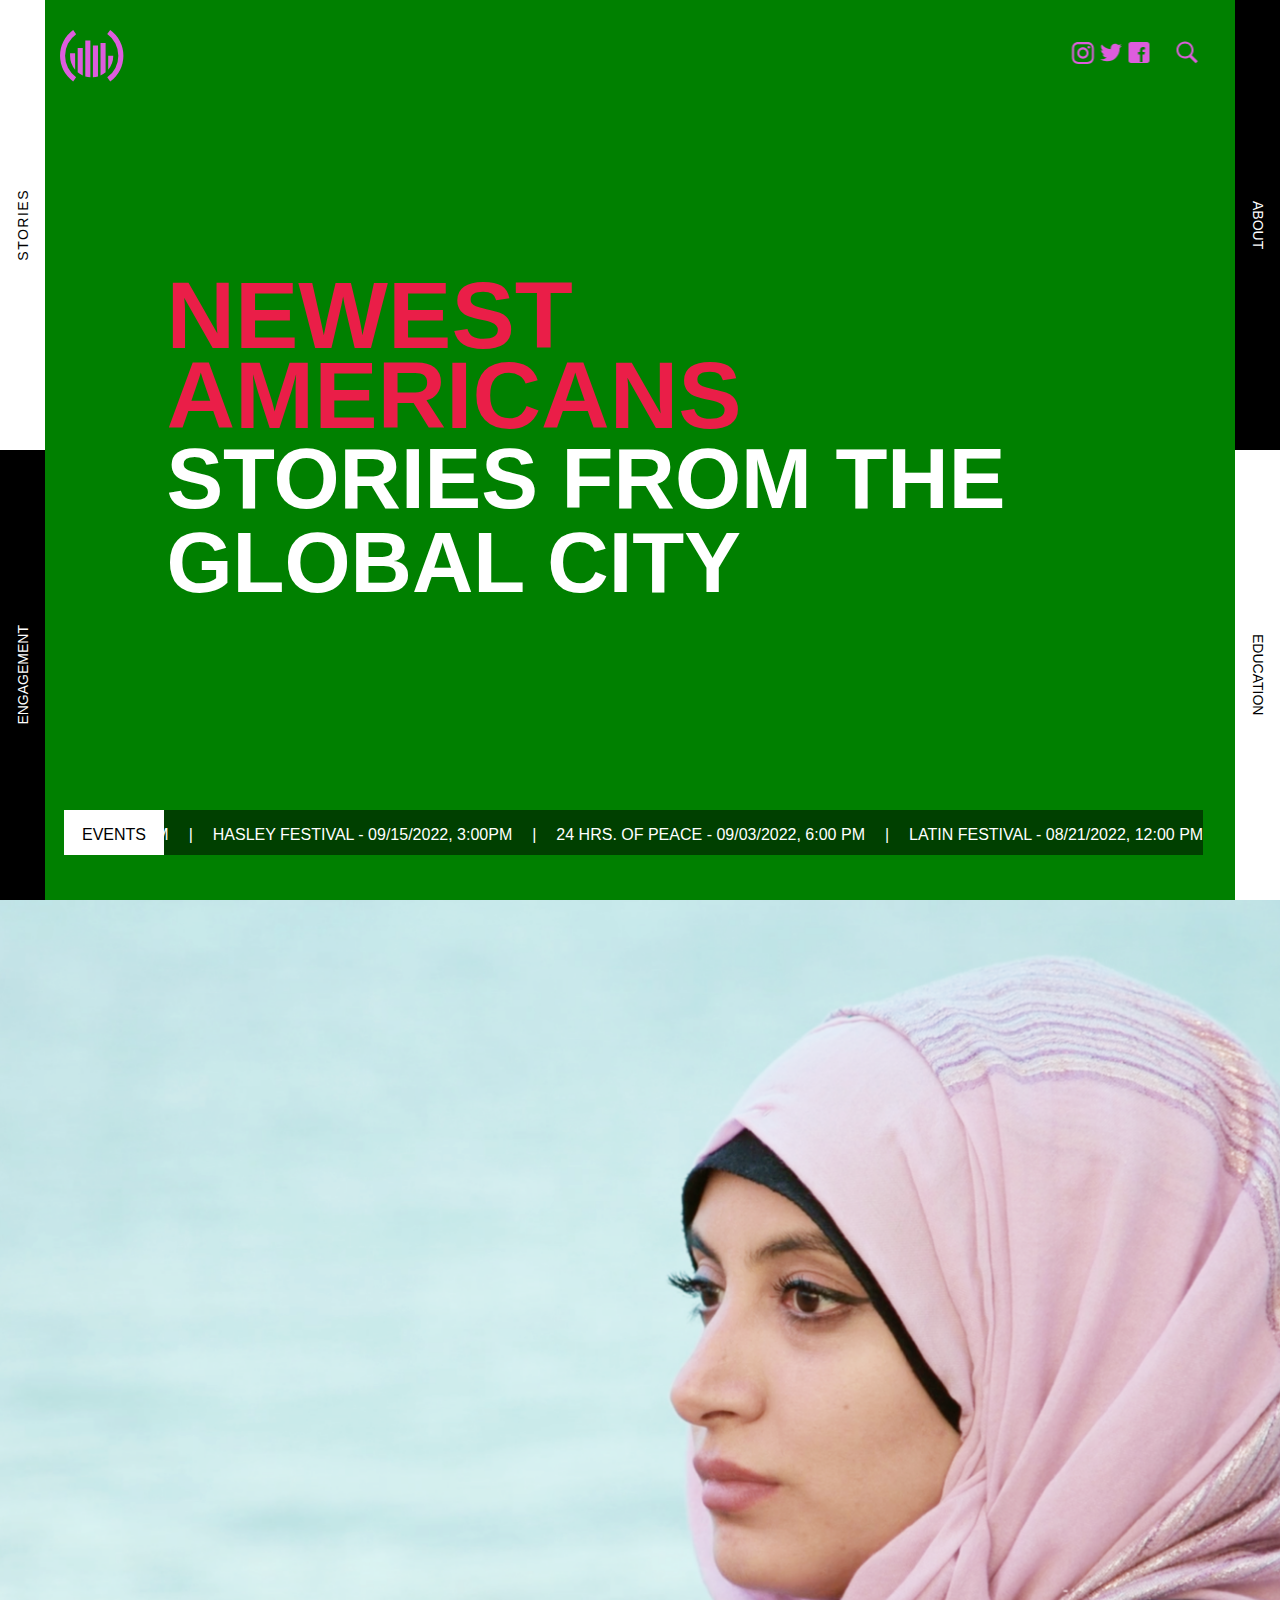
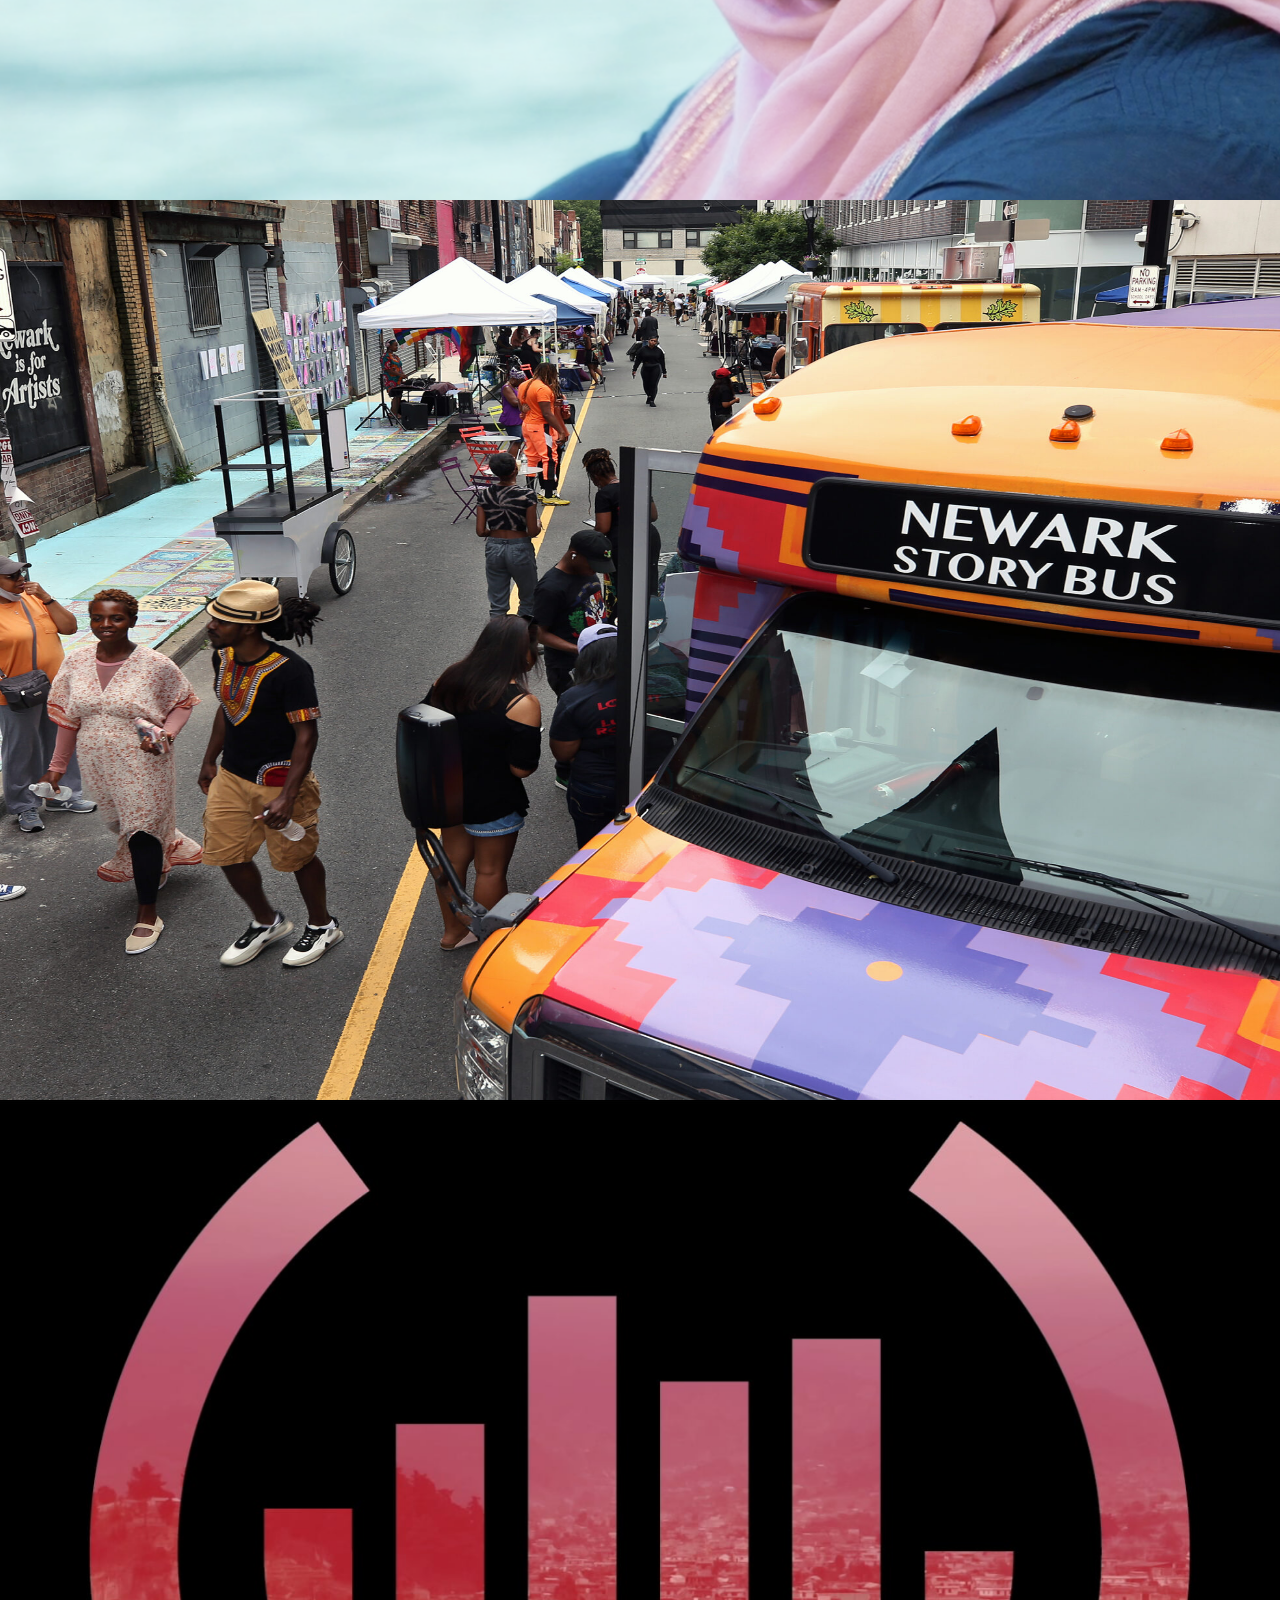
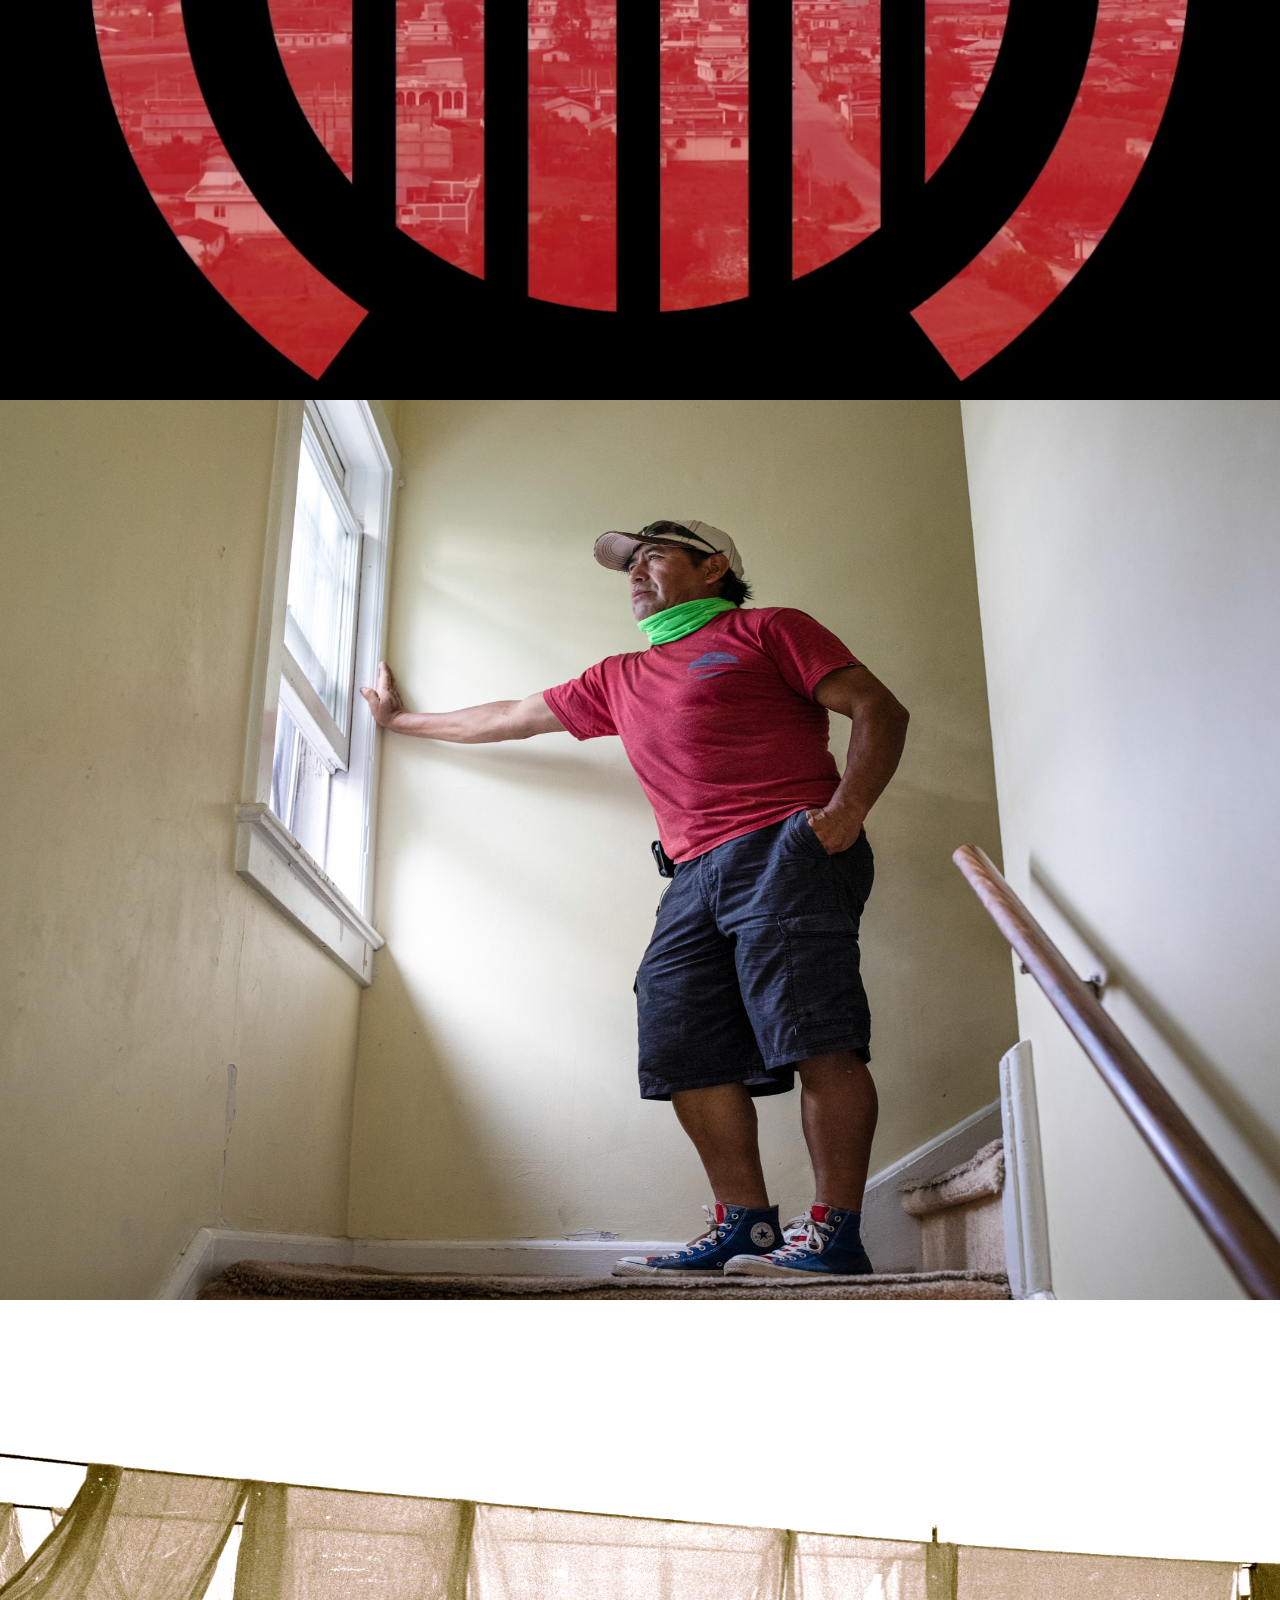
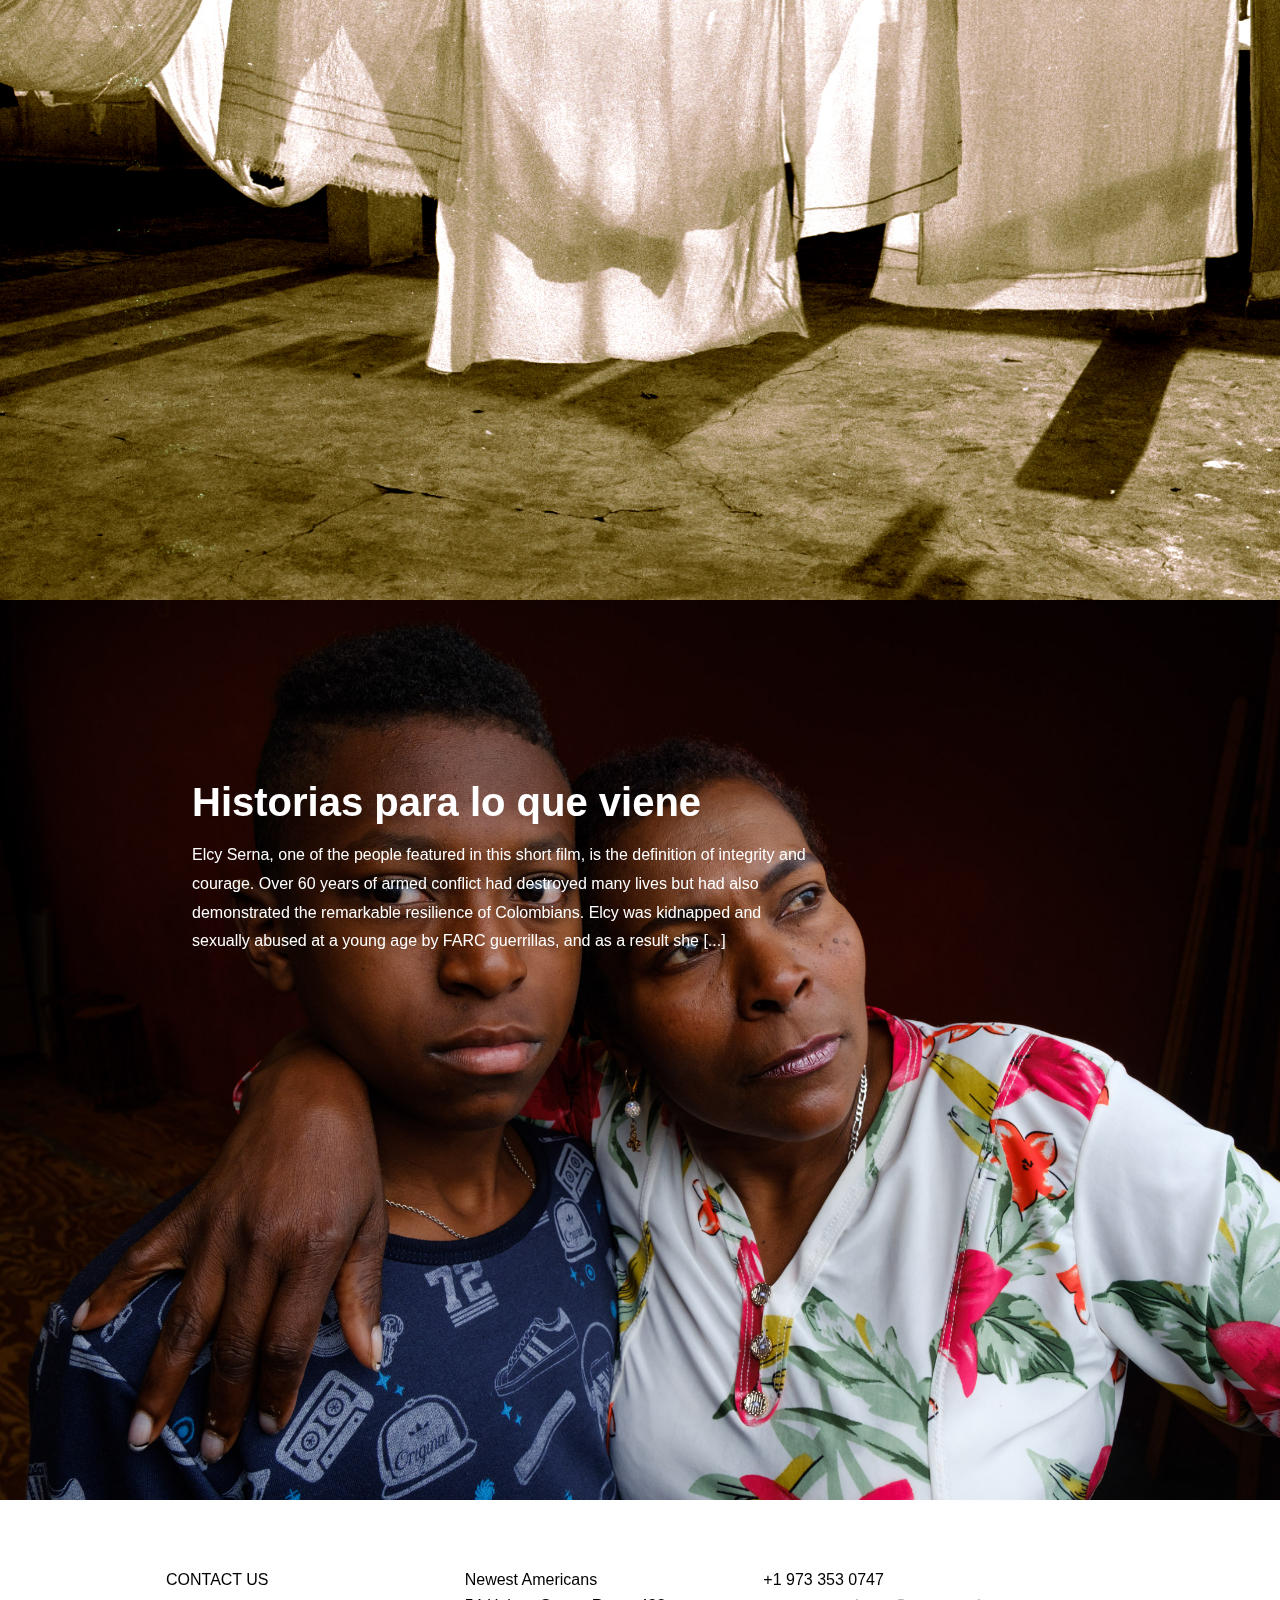
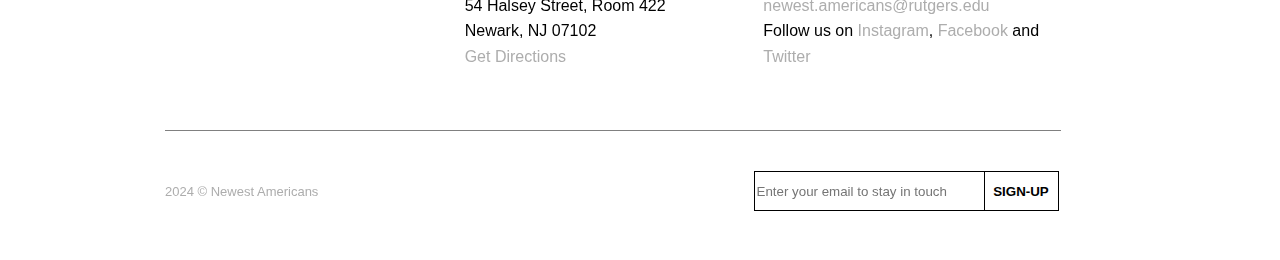
==== commit f2beb310: "worked on index.html and also enabled nav bar to reveal on scroll" ====
--- a/index.html
+++ b/index.html
@@ -98,12 +98,12 @@
             </div>
         </section>
         <div class="frontShade"></div>
-        <section id="two"><div><h2>Refugee Scholar</h2><p>A third-generation refugee defies the odds</p></div></section>
-        <section id="three"></section>
-        <section id="four"></section>
-        <section id="five"></section>
-        <section id="six"></section>
-        <section id="seven"></section>
+        <section id="two"><div class="sectionText"><h2>Refugee Scholar</h2><p>A third-generation refugee defies the odds</p></div></section>
+        <section id="three"><div class="sectionText"><h2>Newark Story Bus</h2><p>A mobile media lab</p></div></section>
+        <section id="four"><div class="sectionText"><h2>Newest Americans</h2><p>Stories From the Global City</p></div></section>
+        <section id="five"><div class="sectionText"><h2>Essential Until Expendable</h2><p>One town's undocumented workforce fights to survive the pandemic</p></div></section>
+        <section id="six"><div class="sectionText"><h2>An American Meo: A Tale Of Remembering And Forgetting</h2><p>An excerpt from a hybrid memoir</p></div></section>
+        <section id="seven"><div class="sectionText" id="temp"><h2>Historias para lo que viene</h2><p>Elcy Serna, one of the people featured in this short film, is the definition of integrity and courage. Over 60 years of armed conflict had destroyed many lives but had also demonstrated the remarkable resilience of Colombians.  Elcy was kidnapped and sexually abused at a young age by FARC guerrillas, and as a result she [...]</p></div></section>
     </main>
     <footer>
             <div id="upper">
--- a/style.css
+++ b/style.css
@@ -15,7 +15,7 @@
     overflow:hidden;
 }
 
-h1{
+h1, h2{
     margin:0;
 }
 
@@ -72,6 +72,7 @@
     width:45px;
     height:100%;
     z-index:2;
+    transition: transform 0.3s ease-in-out;
 }
 nav > a:nth-child(1){
     background:black;
@@ -98,6 +99,7 @@
 .nav-left{ 
     /* background:green; */
     flex-direction:column-reverse;
+    
 }
 
 .nav-left > a > .side-text{
@@ -178,12 +180,48 @@
 
 
 /*--------------------------------------------- Main ---------------------------------------------------------------*/
+.sectionText > h2{
+    font-size:40px;
+}
 
 section{
     width:100%;
     position:relative;
 }
-
+.sectionText{
+    color:white;
+    margin:0 15%;
+    position:relative;
+    transform:translateY(0);
+    top:100%;
+    /* border:white solid 1px; */
+    width:48%;
+    text-align:left;
+    overflow:visible;
+}
+.sectionText > p{
+    line-height:1.8;
+}
+
+#temp{
+    top:20%;
+}
+
+/* #two > div{
+    margin:0 17%;
+    position:relative;
+    transform:translateY(0);
+    top:100%;
+    border:white solid 1px;
+    width:85%;
+    text-align:left;
+    overflow:visible;
+} */
+
+#test{
+    border:red solid 1px;
+    margin:0;
+}
 
 #one{
     background:green;
@@ -278,9 +316,13 @@
     z-index:0;
     box-sizing:border-box;
     display:block;
+    margin:0;
 }
 
 /*-------------------------------------------------------- Section 2 -------------------------------------------------------*/
+/* section > div{
+    color:white;
+} */
 
 #two{
     height:100vh;
@@ -295,16 +337,7 @@
     background-repeat: no-repeat;
 }
 
-#two > div{
-    margin:0 17%;
-    position:relative;
-    transform:translateY(0);
-    top:100%;
-    border:white solid 1px;
-    width:85%;
-    text-align:left;
-    overflow:visible;
-}
+
 
 .frontShade:nth-of-type(1){
     top:100%;
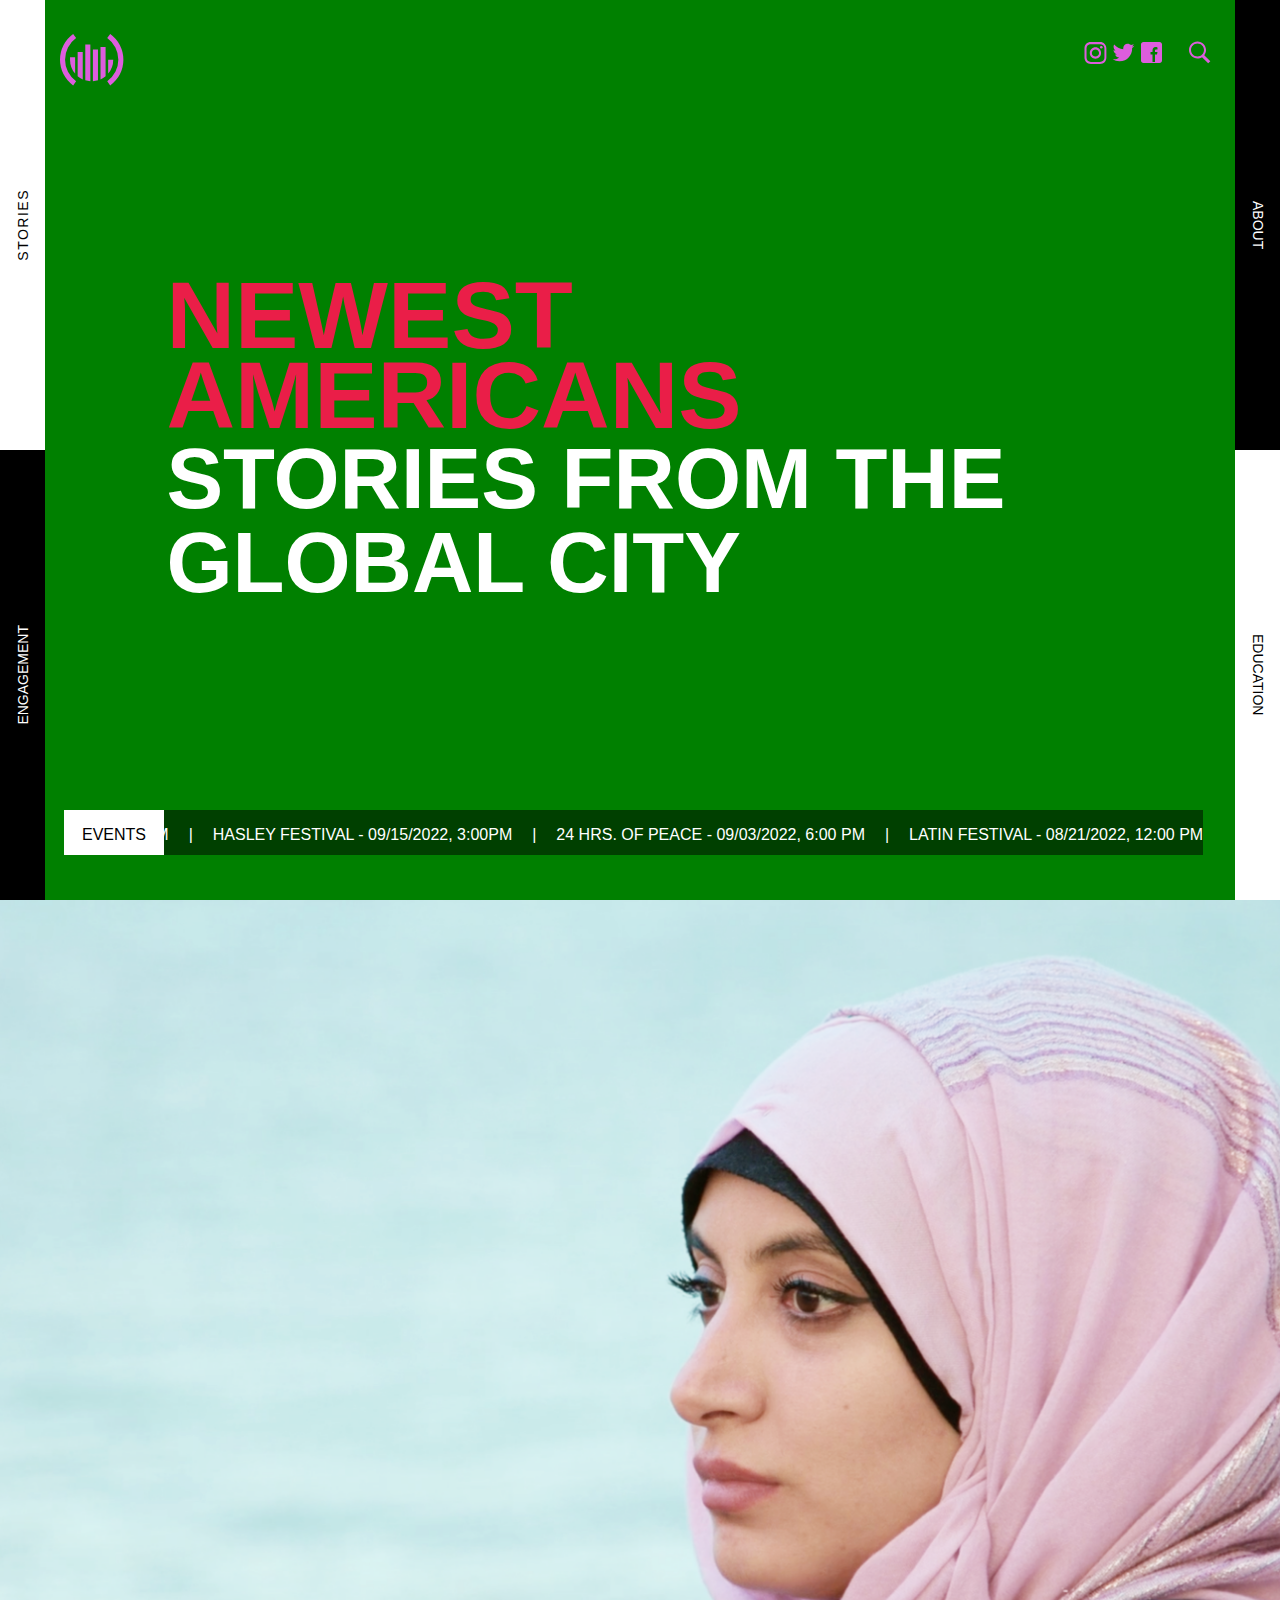
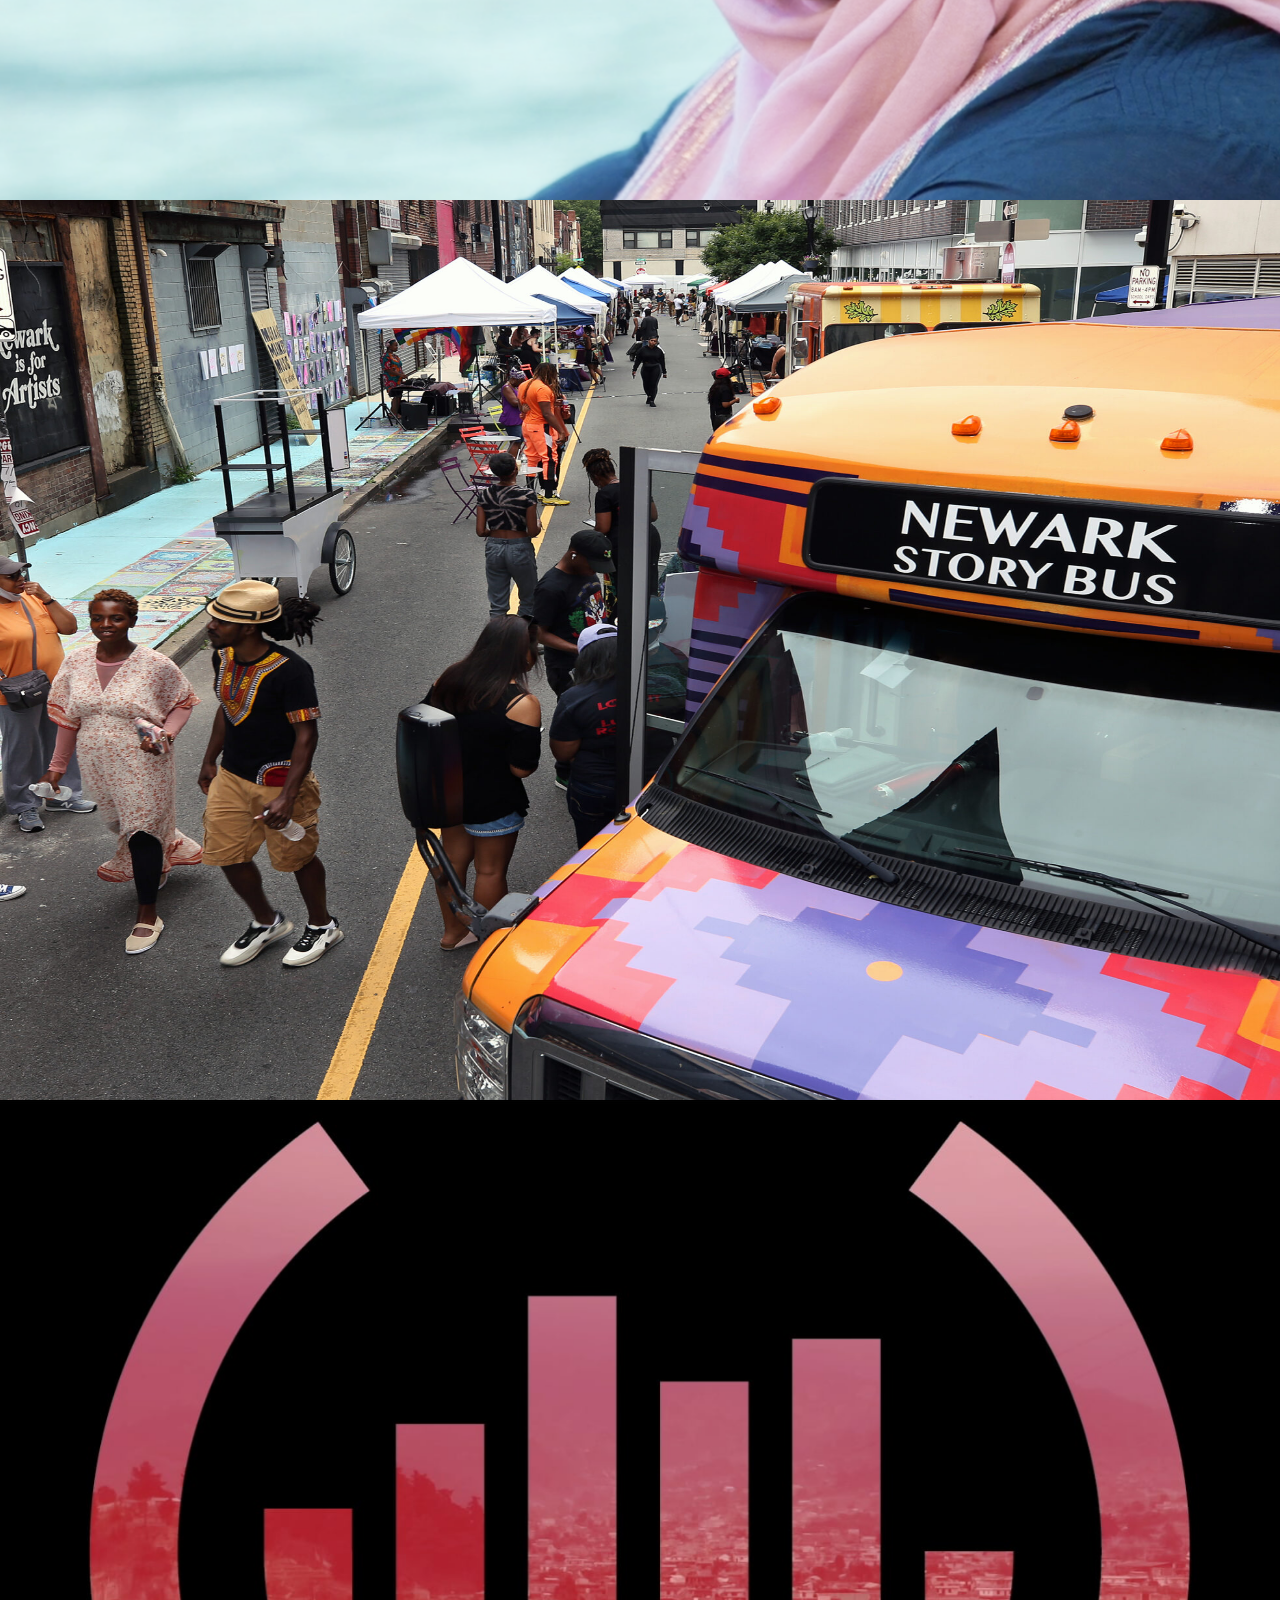
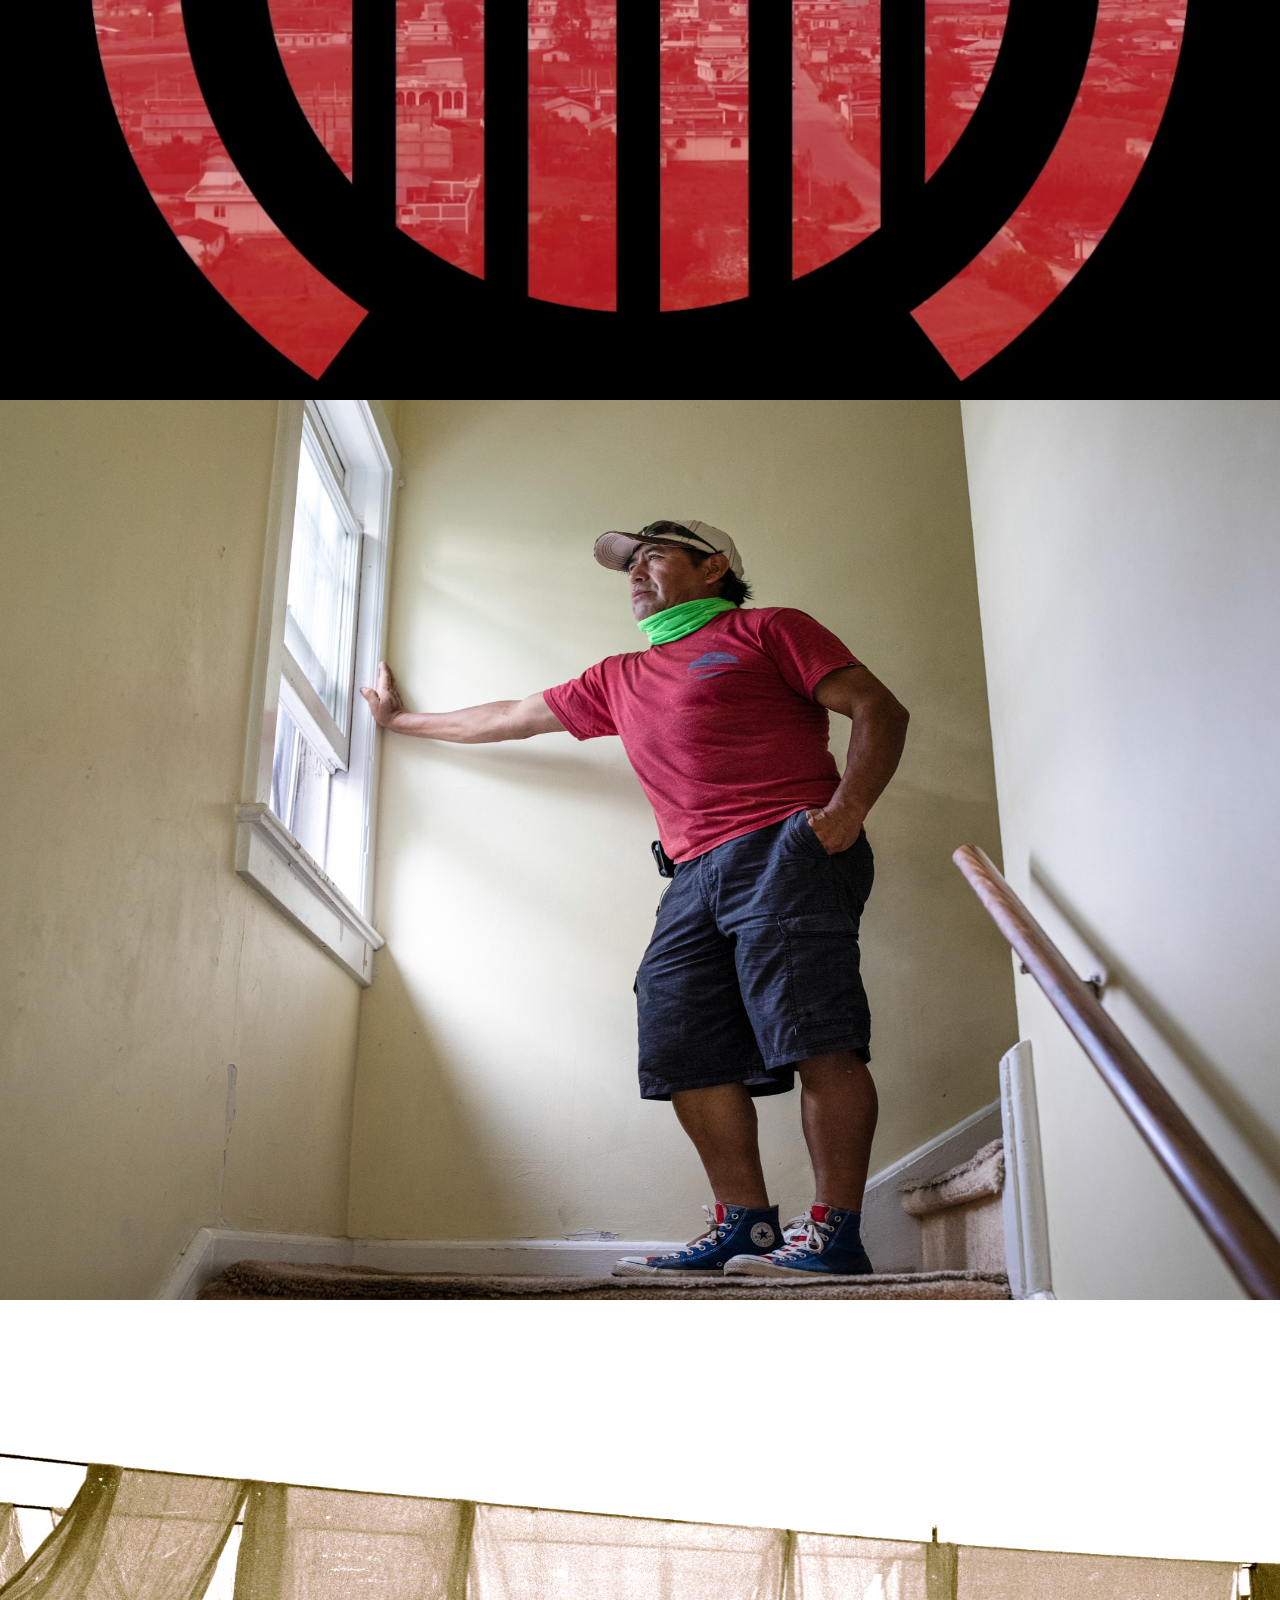
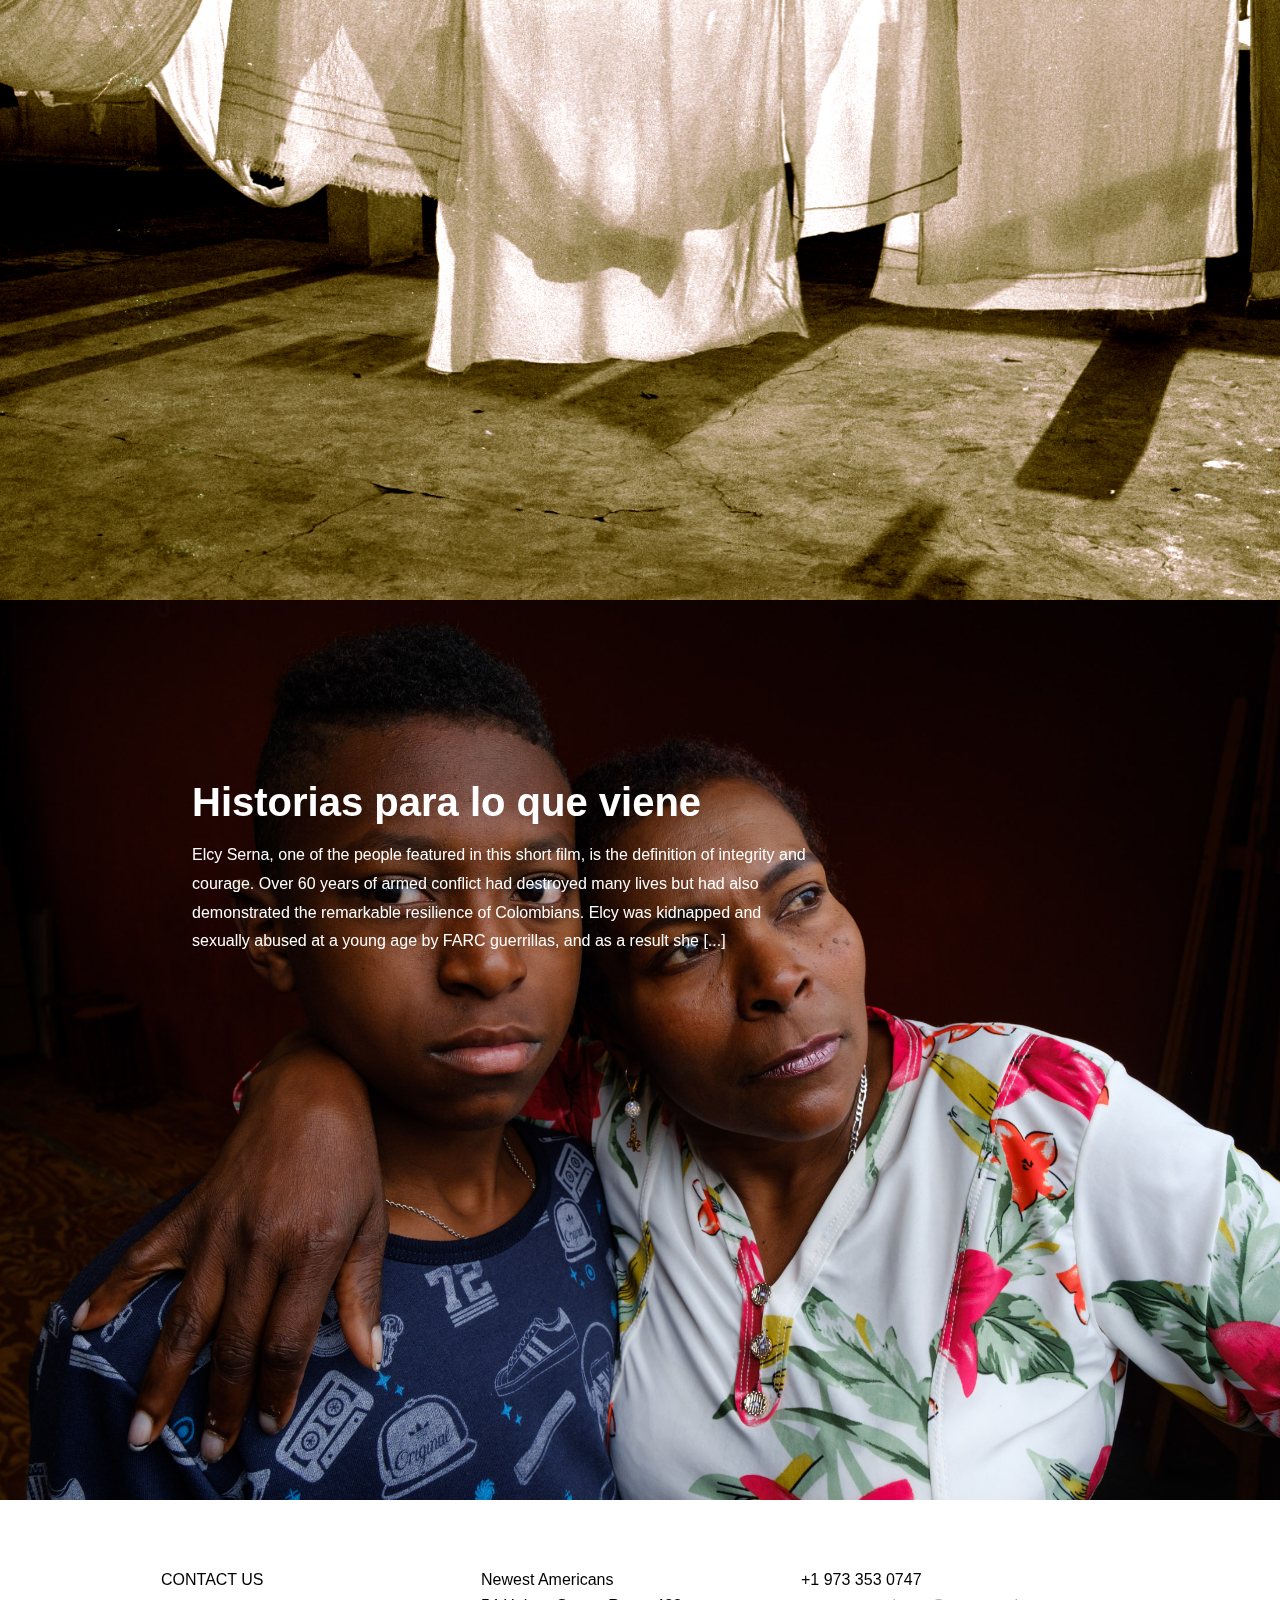
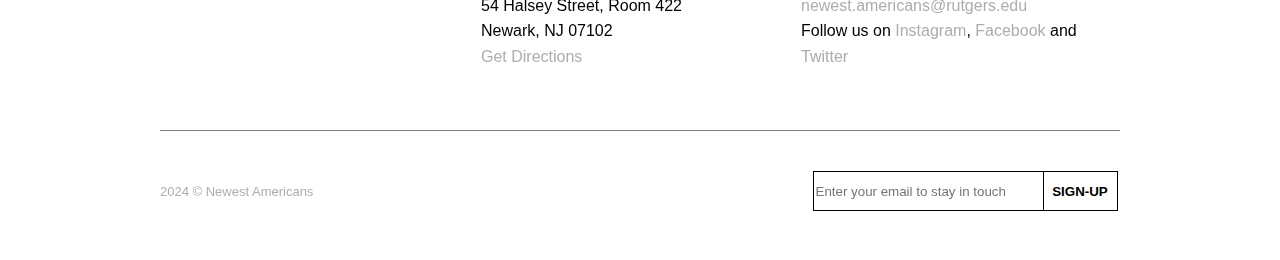
==== commit 29179ae2: "updated title of finished project" ====
--- a/index.html
+++ b/index.html
@@ -4,7 +4,7 @@
     
     <meta charset="UTF-8">
     <meta name="viewport" content="width=device-width, initial-scale=1.0">
-    <title>Replica: Newest Americans | Newest Americans</title>
+    <title>Newest Americans | Newest Americans(a replica)</title>
     <link rel="preconnect" href="https://fonts.googleapis.com">
 <link rel="preconnect" href="https://fonts.gstatic.com" crossorigin>
 <link rel='preload' href="https://fonts.googleapis.com/css2?family=Geologica:wght@200&family=Poppins:wght@500&display=swap" rel="stylesheet">
--- a/style.css
+++ b/style.css
@@ -35,6 +35,8 @@
     mix-blend-mode:difference;
     fill: rgba(34,34,34,1);
     opacity:1;
+    transform:translateY(0px);
+    transition-duration: 1s;
 }
 
 
@@ -43,14 +45,16 @@
     cursor:pointer;
     transition:1s;
     /* fill: rgba(34,34,34,1); */
-    
+    height:60px;
     position:fixed;
     /* border:solid 1px blue; */
     width:200px;
     left:60px;
     top:30px;
     z-index:2;
-}
+    
+}
+
 
 .site-title{
     opacity:0;
@@ -145,6 +149,7 @@
     padding:0;
     top:40px;
     background:none;
+    
 }
 
 .social > div{
@@ -163,7 +168,7 @@
     width:25px;
     height:25px;
     /* background:green; */
-    transform:translateX(-50%);
+    /* transform:translateX(-50%); */
 }
 
 
@@ -427,10 +432,10 @@
     position:relative;
     /* background:red;
     border:1px green solid; */
-    width:70%;
+    width:calc(100% - 320px);
     height:130px;
     top:50px;
-    left:165px;
+    margin: 0 auto;
     display:flex;
     flex-direction:row;
     justify-content: space-between;   
@@ -461,9 +466,9 @@
     height:120px;
     position:relative;
     top:100px;
-    width:70%;
+    width:calc(100% - 320px);
     display:flex;
-    left:165px;
+    margin: 0 auto;
     align-items: center;
     border-top:solid 1px grey;
     justify-content: space-between;
@@ -539,6 +544,9 @@
     .social{
         width:200px;
     }
+    #lower, #upper{
+        width:calc(100% - 75px);
+    }
 }
 
 @media screen and (max-width: 767px){
@@ -550,6 +558,47 @@
     }
     .subHeading{
         font-size:50px;
+    }
+    .branding > svg{
+        top:5px;
+        left:-15px;
+        transform: scale(.7);
+    }
+    .social{
+        right:20px;
+        top:20px;
+        width:180px;
+    }
+    #pOne{
+        font-size: 17px;
+        width:100%;
+    }
+    .finalText > p{
+        font-size:14px;
+    }
+    footer{
+        height:400px;
+    }
+    #upper{
+        flex-direction:column;
+        /* background:blue; */
+        height:auto;
+    }
+    #upper > div{
+        height:auto;
+        padding:0;
+        margin:0;
+    }
+    .upperText{
+        font-size:14px;
+        margin:0;
+    }
+    #lower{
+        flex-direction:column;
+        height:100px;
+    }
+    #lower > p{
+        font-size:11px;
     }
 }
 
